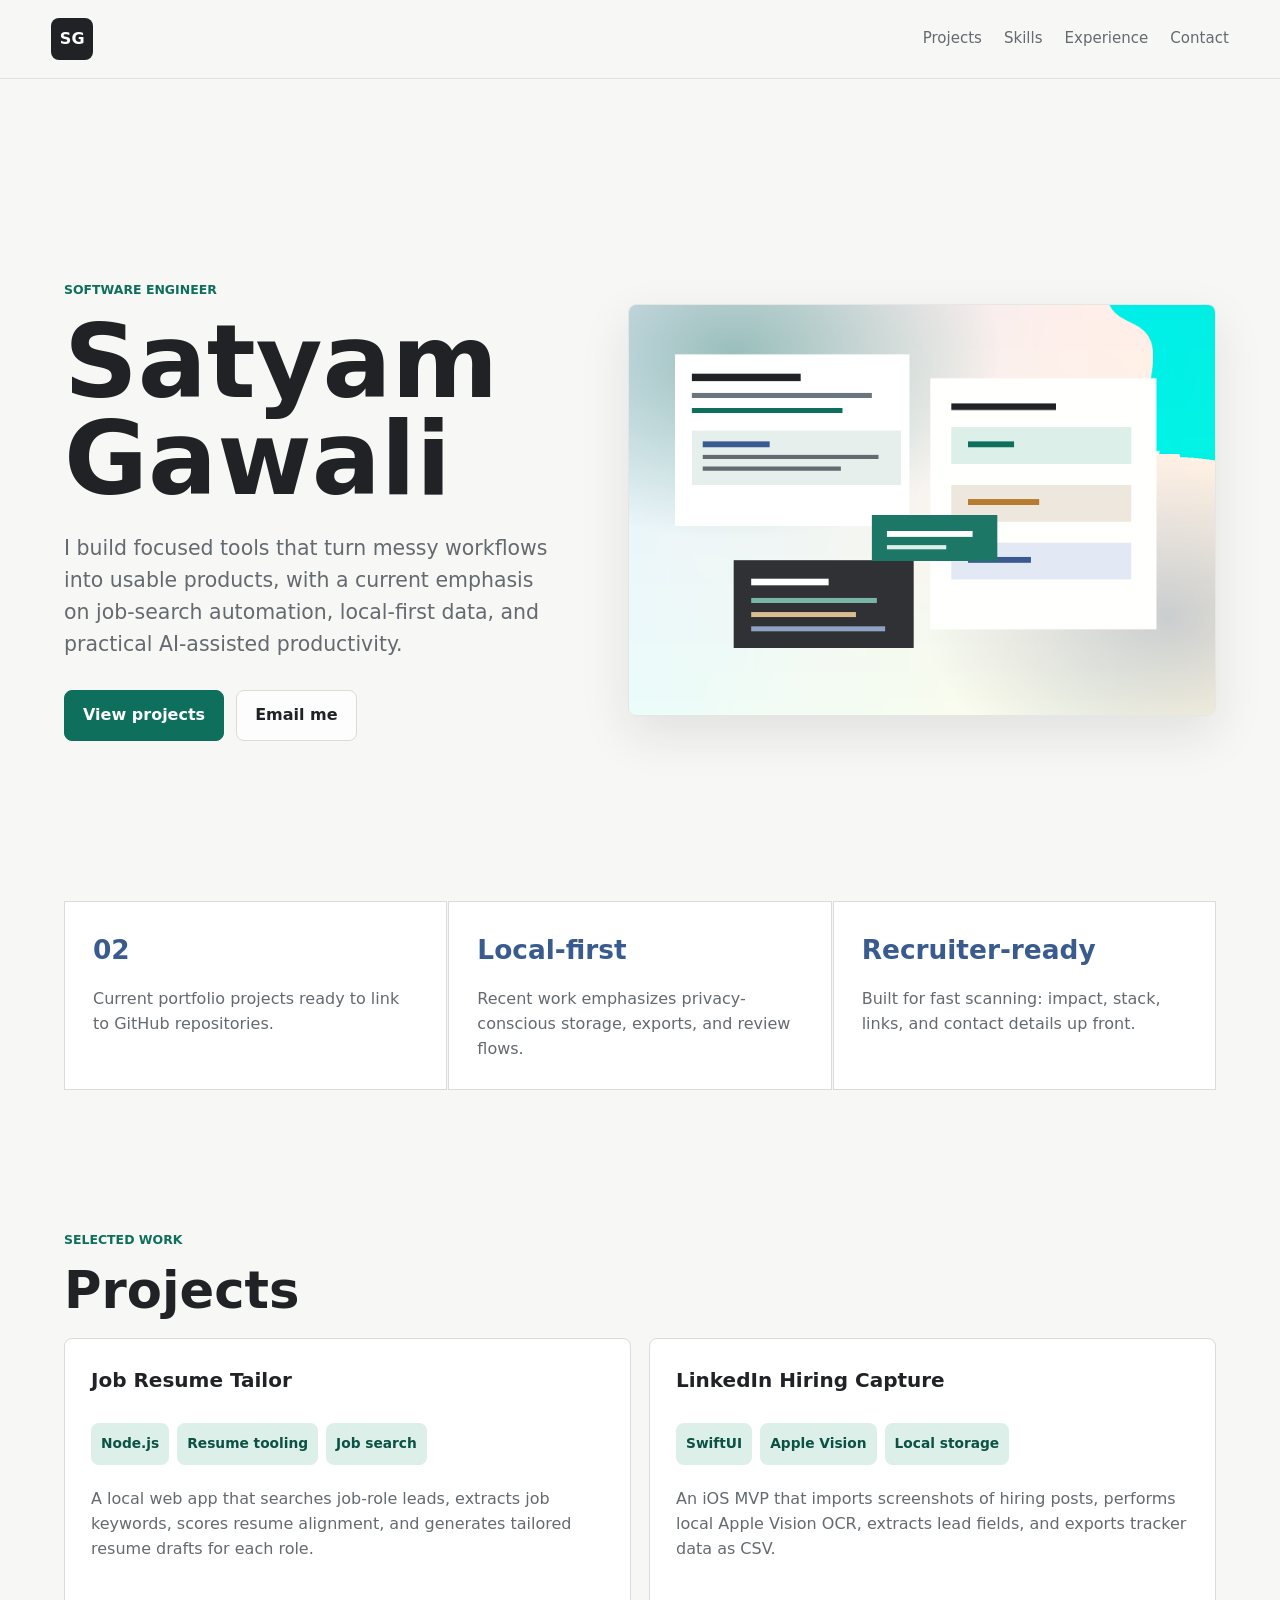
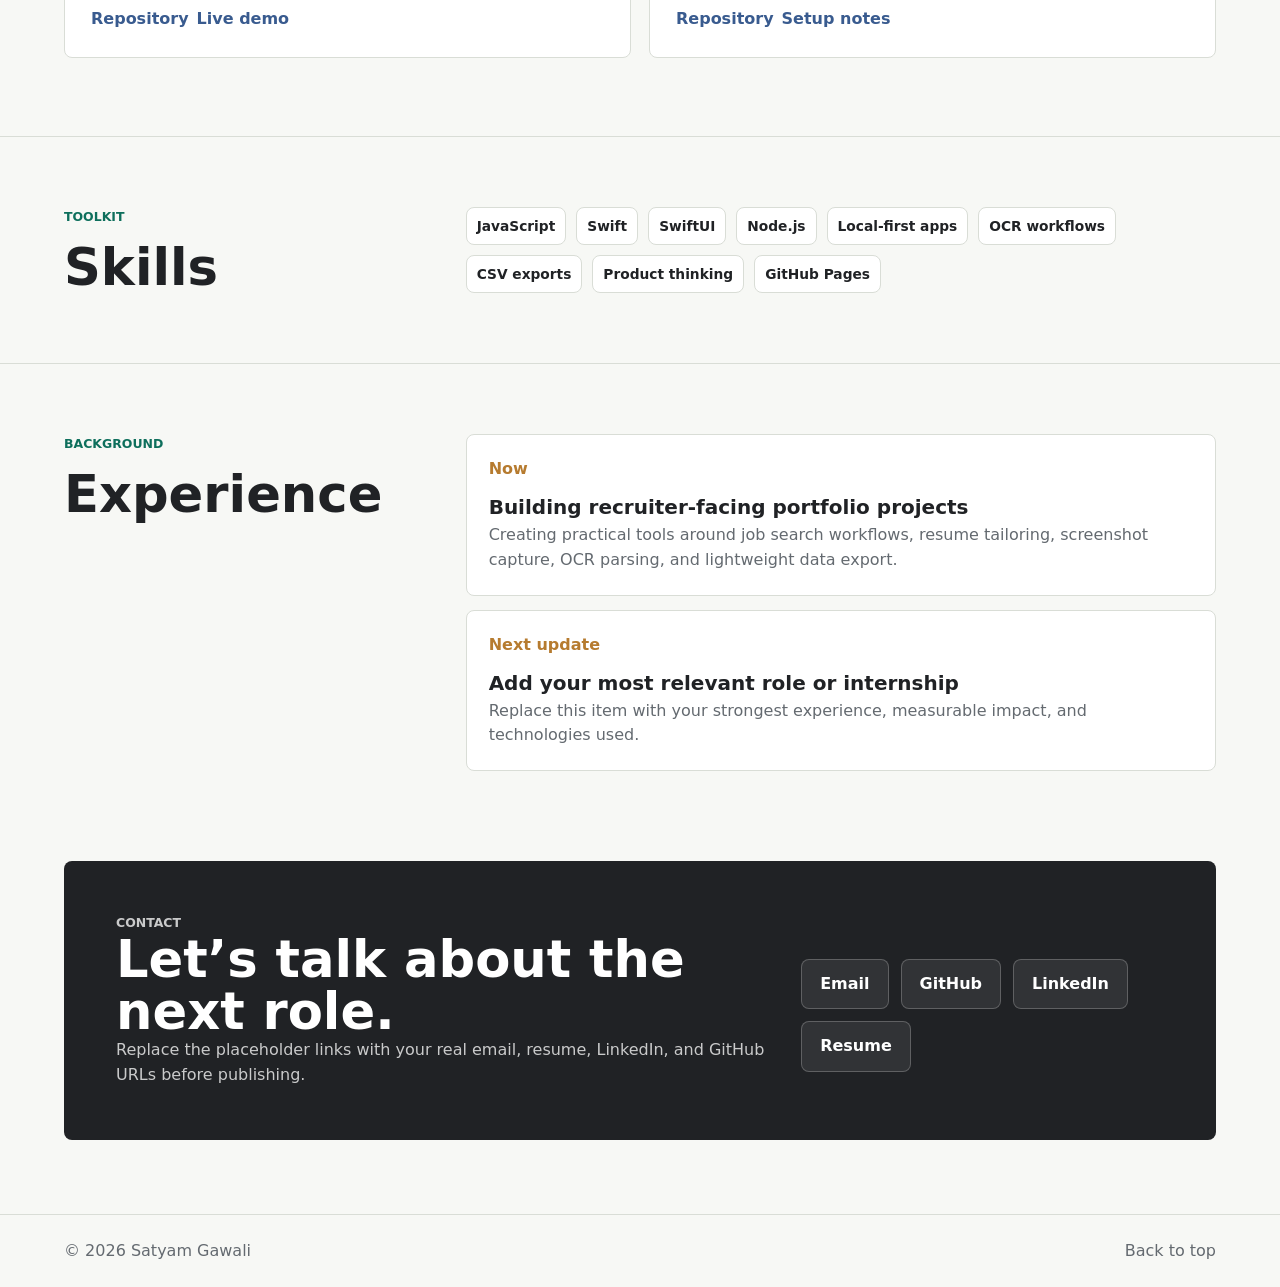
==== index.html @ 4dc335a8 "Create portfolio website scaffold" ====
<!doctype html>
<html lang="en">
  <head>
    <meta charset="utf-8" />
    <meta name="viewport" content="width=device-width, initial-scale=1" />
    <meta
      name="description"
      content="Satyam Gawali's portfolio: software projects, engineering experience, and contact information."
    />
    <meta property="og:title" content="Satyam Gawali | Portfolio" />
    <meta
      property="og:description"
      content="A recruiter-friendly portfolio of practical software projects and engineering work."
    />
    <meta property="og:type" content="website" />
    <title>Satyam Gawali | Portfolio</title>
    <link rel="preload" href="assets/hero-workspace.png" as="image" />
    <link rel="stylesheet" href="styles.css" />
  </head>
  <body>
    <header class="site-header">
      <a class="brand" href="#top" aria-label="Satyam Gawali home">SG</a>
      <nav class="site-nav" aria-label="Primary navigation">
        <a href="#projects">Projects</a>
        <a href="#skills">Skills</a>
        <a href="#experience">Experience</a>
        <a href="#contact">Contact</a>
      </nav>
    </header>

    <main id="top">
      <section class="hero">
        <div class="hero-copy">
          <p class="eyebrow">Software engineer</p>
          <h1>Satyam Gawali</h1>
          <p class="hero-text">
            I build focused tools that turn messy workflows into usable products,
            with a current emphasis on job-search automation, local-first data,
            and practical AI-assisted productivity.
          </p>
          <div class="hero-actions" aria-label="Primary actions">
            <a class="button primary" href="#projects">View projects</a>
            <a class="button secondary" href="mailto:your.email@example.com">Email me</a>
          </div>
        </div>
        <img
          class="hero-image"
          src="assets/hero-workspace.png"
          alt="Stylized portfolio workspace with code panes, charts, and project cards"
        />
      </section>

      <section class="section intro-grid" aria-label="Portfolio highlights">
        <article>
          <span class="metric">02</span>
          <p>Current portfolio projects ready to link to GitHub repositories.</p>
        </article>
        <article>
          <span class="metric">Local-first</span>
          <p>Recent work emphasizes privacy-conscious storage, exports, and review flows.</p>
        </article>
        <article>
          <span class="metric">Recruiter-ready</span>
          <p>Built for fast scanning: impact, stack, links, and contact details up front.</p>
        </article>
      </section>

      <section class="section section-heading" id="projects">
        <p class="eyebrow">Selected work</p>
        <h2>Projects</h2>
      </section>
      <section class="project-grid" id="project-list" aria-label="Selected projects"></section>

      <section class="section split-section" id="skills">
        <div>
          <p class="eyebrow">Toolkit</p>
          <h2>Skills</h2>
        </div>
        <div class="pill-group" id="skill-list" aria-label="Skills"></div>
      </section>

      <section class="section split-section" id="experience">
        <div>
          <p class="eyebrow">Background</p>
          <h2>Experience</h2>
        </div>
        <div class="timeline" id="experience-list"></div>
      </section>

      <section class="contact-band" id="contact">
        <div>
          <p class="eyebrow">Contact</p>
          <h2>Let’s talk about the next role.</h2>
          <p>
            Replace the placeholder links with your real email, resume, LinkedIn,
            and GitHub URLs before publishing.
          </p>
        </div>
        <div class="contact-actions" id="contact-links"></div>
      </section>
    </main>

    <footer class="site-footer">
      <span>© <span id="year"></span> Satyam Gawali</span>
      <a href="#top">Back to top</a>
    </footer>

    <script src="script.js"></script>
  </body>
</html>
---- styles.css ----
:root {
  --bg: #f7f8f5;
  --ink: #202225;
  --muted: #646a70;
  --line: #d9ddd6;
  --panel: #ffffff;
  --accent: #0e6f5c;
  --accent-strong: #0b5144;
  --accent-soft: #dcefe9;
  --gold: #b67b2f;
  --blue: #395b8f;
  --shadow: 0 18px 50px rgba(32, 34, 37, 0.1);
}

* {
  box-sizing: border-box;
}

html {
  scroll-behavior: smooth;
}

body {
  margin: 0;
  color: var(--ink);
  background: var(--bg);
  font-family:
    Inter, ui-sans-serif, system-ui, -apple-system, BlinkMacSystemFont, "Segoe UI",
    sans-serif;
  line-height: 1.55;
}

a {
  color: inherit;
  text-decoration: none;
}

.site-header {
  position: sticky;
  top: 0;
  z-index: 10;
  display: flex;
  align-items: center;
  justify-content: space-between;
  gap: 24px;
  padding: 18px clamp(18px, 4vw, 56px);
  background: rgba(247, 248, 245, 0.9);
  border-bottom: 1px solid rgba(217, 221, 214, 0.75);
  backdrop-filter: blur(16px);
}

.brand {
  display: inline-grid;
  width: 42px;
  height: 42px;
  place-items: center;
  color: #ffffff;
  background: var(--ink);
  border-radius: 8px;
  font-weight: 800;
}

.site-nav {
  display: flex;
  flex-wrap: wrap;
  justify-content: flex-end;
  gap: 8px 22px;
  color: var(--muted);
  font-size: 0.94rem;
}

.site-nav a:hover,
.site-footer a:hover {
  color: var(--accent);
}

.hero {
  display: grid;
  grid-template-columns: minmax(0, 0.92fr) minmax(320px, 1.08fr);
  align-items: center;
  gap: clamp(28px, 5vw, 72px);
  min-height: calc(100vh - 78px);
  padding: clamp(38px, 6vw, 82px) clamp(18px, 5vw, 72px) 36px;
}

.hero-copy {
  max-width: 690px;
}

.eyebrow {
  margin: 0 0 14px;
  color: var(--accent);
  font-size: 0.78rem;
  font-weight: 800;
  text-transform: uppercase;
}

h1,
h2,
h3,
p {
  overflow-wrap: anywhere;
}

h1 {
  margin: 0;
  font-size: clamp(3rem, 8vw, 7.2rem);
  line-height: 0.95;
  letter-spacing: 0;
}

h2 {
  margin: 0;
  font-size: clamp(2rem, 4vw, 3.5rem);
  line-height: 1.03;
  letter-spacing: 0;
}

h3 {
  margin: 0;
  font-size: 1.25rem;
}

.hero-text {
  max-width: 620px;
  margin: 26px 0 0;
  color: var(--muted);
  font-size: clamp(1.05rem, 2vw, 1.28rem);
}

.hero-actions,
.contact-actions {
  display: flex;
  flex-wrap: wrap;
  gap: 12px;
  margin-top: 30px;
}

.button {
  display: inline-flex;
  min-height: 46px;
  align-items: center;
  justify-content: center;
  padding: 12px 18px;
  border: 1px solid var(--line);
  border-radius: 8px;
  font-weight: 800;
}

.button.primary {
  color: #ffffff;
  background: var(--accent);
  border-color: var(--accent);
}

.button.primary:hover {
  background: var(--accent-strong);
}

.button.secondary {
  background: rgba(255, 255, 255, 0.7);
}

.button.secondary:hover {
  border-color: var(--accent);
  color: var(--accent);
}

.hero-image {
  width: 100%;
  max-height: min(690px, 74vh);
  object-fit: cover;
  border: 1px solid rgba(32, 34, 37, 0.08);
  border-radius: 8px;
  box-shadow: var(--shadow);
}

.section {
  padding: 70px clamp(18px, 5vw, 72px);
}

.intro-grid {
  display: grid;
  grid-template-columns: repeat(3, minmax(0, 1fr));
  gap: 1px;
  padding-top: 0;
}

.intro-grid article {
  min-height: 160px;
  padding: 28px;
  background: var(--panel);
  border: 1px solid var(--line);
}

.metric {
  display: block;
  margin-bottom: 16px;
  color: var(--blue);
  font-size: 1.65rem;
  font-weight: 900;
}

.intro-grid p,
.project-card p,
.timeline p,
.contact-band p {
  margin: 0;
  color: var(--muted);
}

.section-heading {
  padding-bottom: 22px;
}

.project-grid {
  display: grid;
  grid-template-columns: repeat(2, minmax(0, 1fr));
  gap: 18px;
  padding: 0 clamp(18px, 5vw, 72px) 78px;
}

.project-card {
  display: grid;
  min-height: 320px;
  padding: 26px;
  background: var(--panel);
  border: 1px solid var(--line);
  border-radius: 8px;
}

.project-card:hover {
  border-color: rgba(14, 111, 92, 0.45);
  box-shadow: 0 16px 42px rgba(32, 34, 37, 0.08);
}

.project-meta,
.project-links {
  display: flex;
  flex-wrap: wrap;
  gap: 8px;
}

.project-meta {
  margin: 18px 0 22px;
}

.tag,
.pill {
  display: inline-flex;
  align-items: center;
  min-height: 32px;
  padding: 6px 10px;
  background: var(--accent-soft);
  border-radius: 8px;
  color: var(--accent-strong);
  font-size: 0.86rem;
  font-weight: 800;
}

.project-links {
  align-self: end;
  margin-top: 28px;
}

.project-links a {
  color: var(--blue);
  font-weight: 800;
}

.project-links a:hover {
  color: var(--accent);
}

.split-section {
  display: grid;
  grid-template-columns: minmax(180px, 0.45fr) minmax(0, 1fr);
  gap: clamp(24px, 5vw, 74px);
  border-top: 1px solid var(--line);
}

.pill-group {
  display: flex;
  flex-wrap: wrap;
  gap: 10px;
}

.pill {
  background: #ffffff;
  border: 1px solid var(--line);
  color: var(--ink);
}

.timeline {
  display: grid;
  gap: 14px;
}

.timeline-item {
  padding: 22px;
  background: var(--panel);
  border: 1px solid var(--line);
  border-radius: 8px;
}

.timeline-item time {
  display: block;
  margin-bottom: 10px;
  color: var(--gold);
  font-weight: 900;
}

.contact-band {
  display: grid;
  grid-template-columns: minmax(0, 0.9fr) minmax(280px, 0.5fr);
  gap: 32px;
  align-items: center;
  margin: 20px clamp(18px, 5vw, 72px) 74px;
  padding: clamp(28px, 5vw, 52px);
  color: #ffffff;
  background: #202225;
  border-radius: 8px;
}

.contact-band .eyebrow,
.contact-band p {
  color: rgba(255, 255, 255, 0.76);
}

.contact-band .button.secondary {
  color: #ffffff;
  background: rgba(255, 255, 255, 0.08);
  border-color: rgba(255, 255, 255, 0.22);
}

.site-footer {
  display: flex;
  justify-content: space-between;
  gap: 16px;
  padding: 24px clamp(18px, 5vw, 72px);
  color: var(--muted);
  border-top: 1px solid var(--line);
}

@media (max-width: 820px) {
  .site-header,
  .site-footer {
    align-items: flex-start;
    flex-direction: column;
  }

  .hero,
  .split-section,
  .contact-band {
    grid-template-columns: 1fr;
  }

  .hero {
    min-height: auto;
  }

  .hero-image {
    max-height: 430px;
  }

  .intro-grid,
  .project-grid {
    grid-template-columns: 1fr;
  }
}

@media (max-width: 480px) {
  .button {
    width: 100%;
  }

  .intro-grid article,
  .project-card,
  .timeline-item {
    padding: 20px;
  }
}
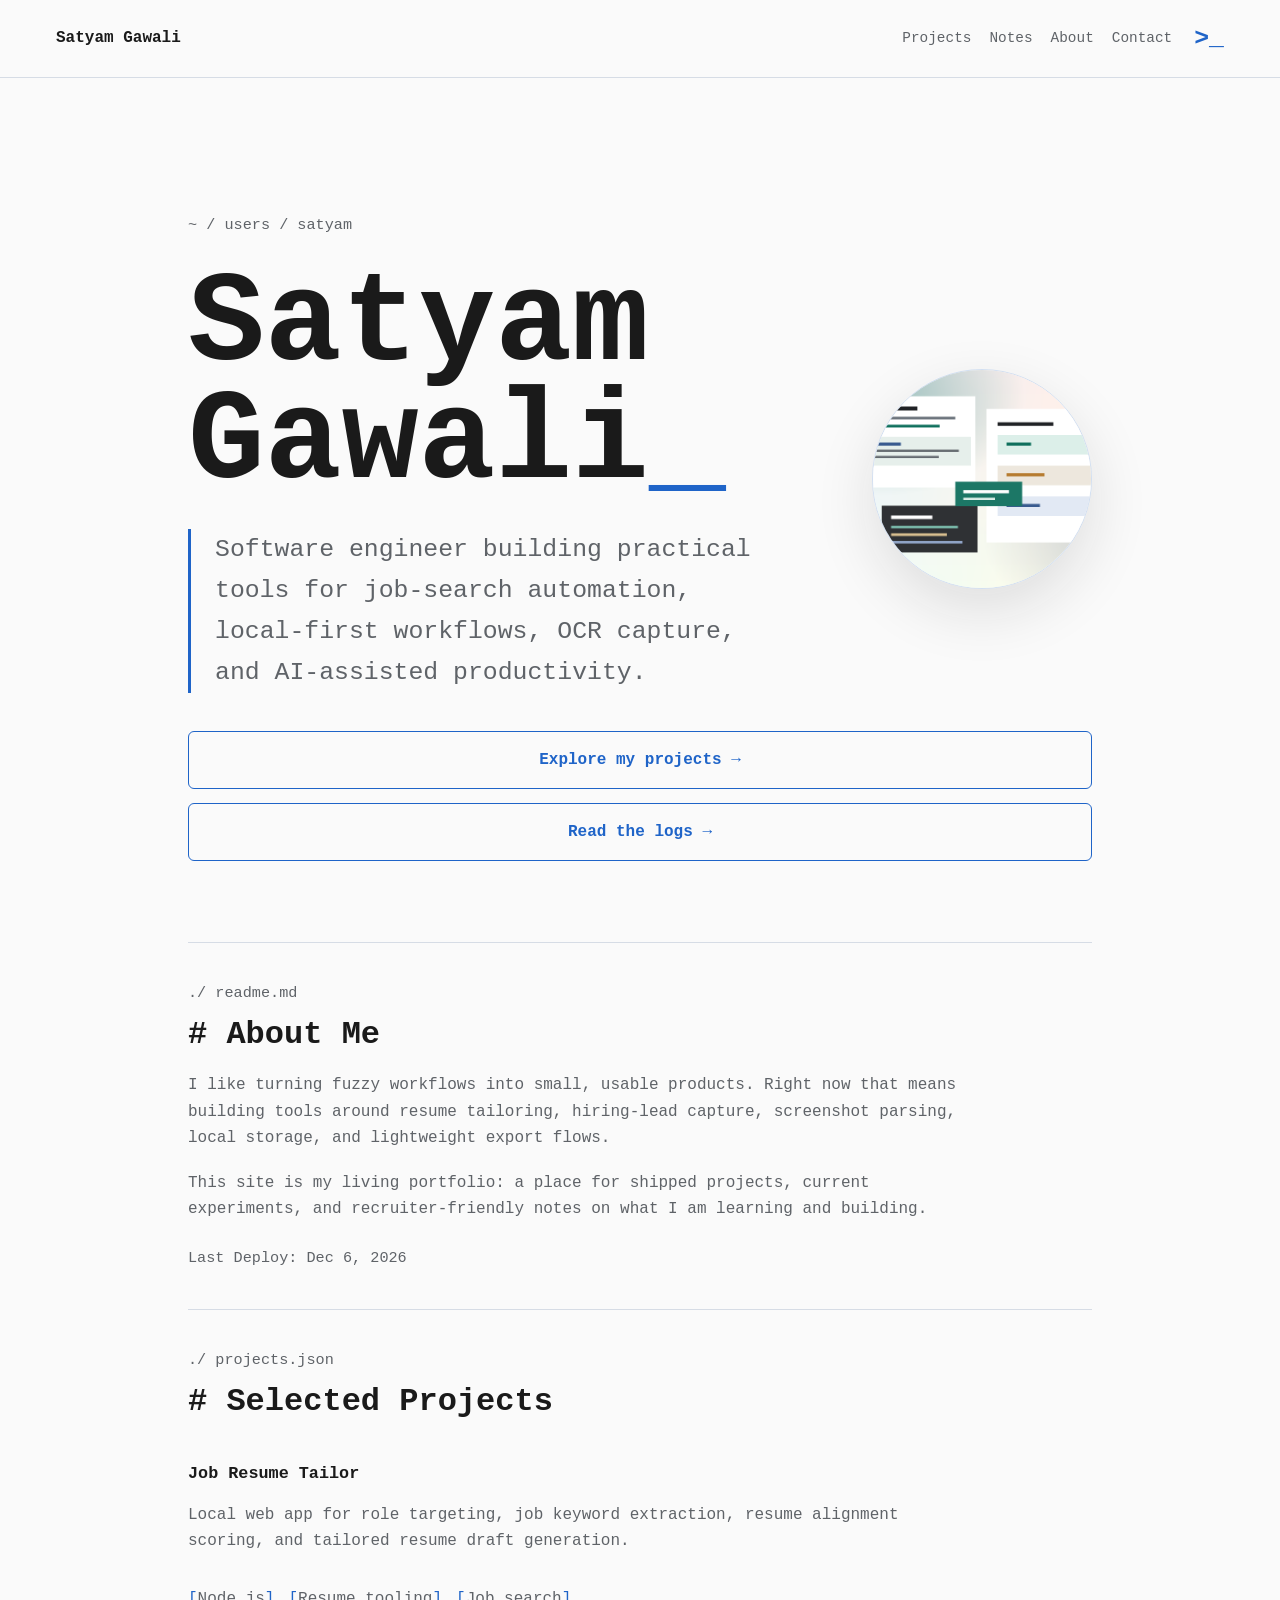
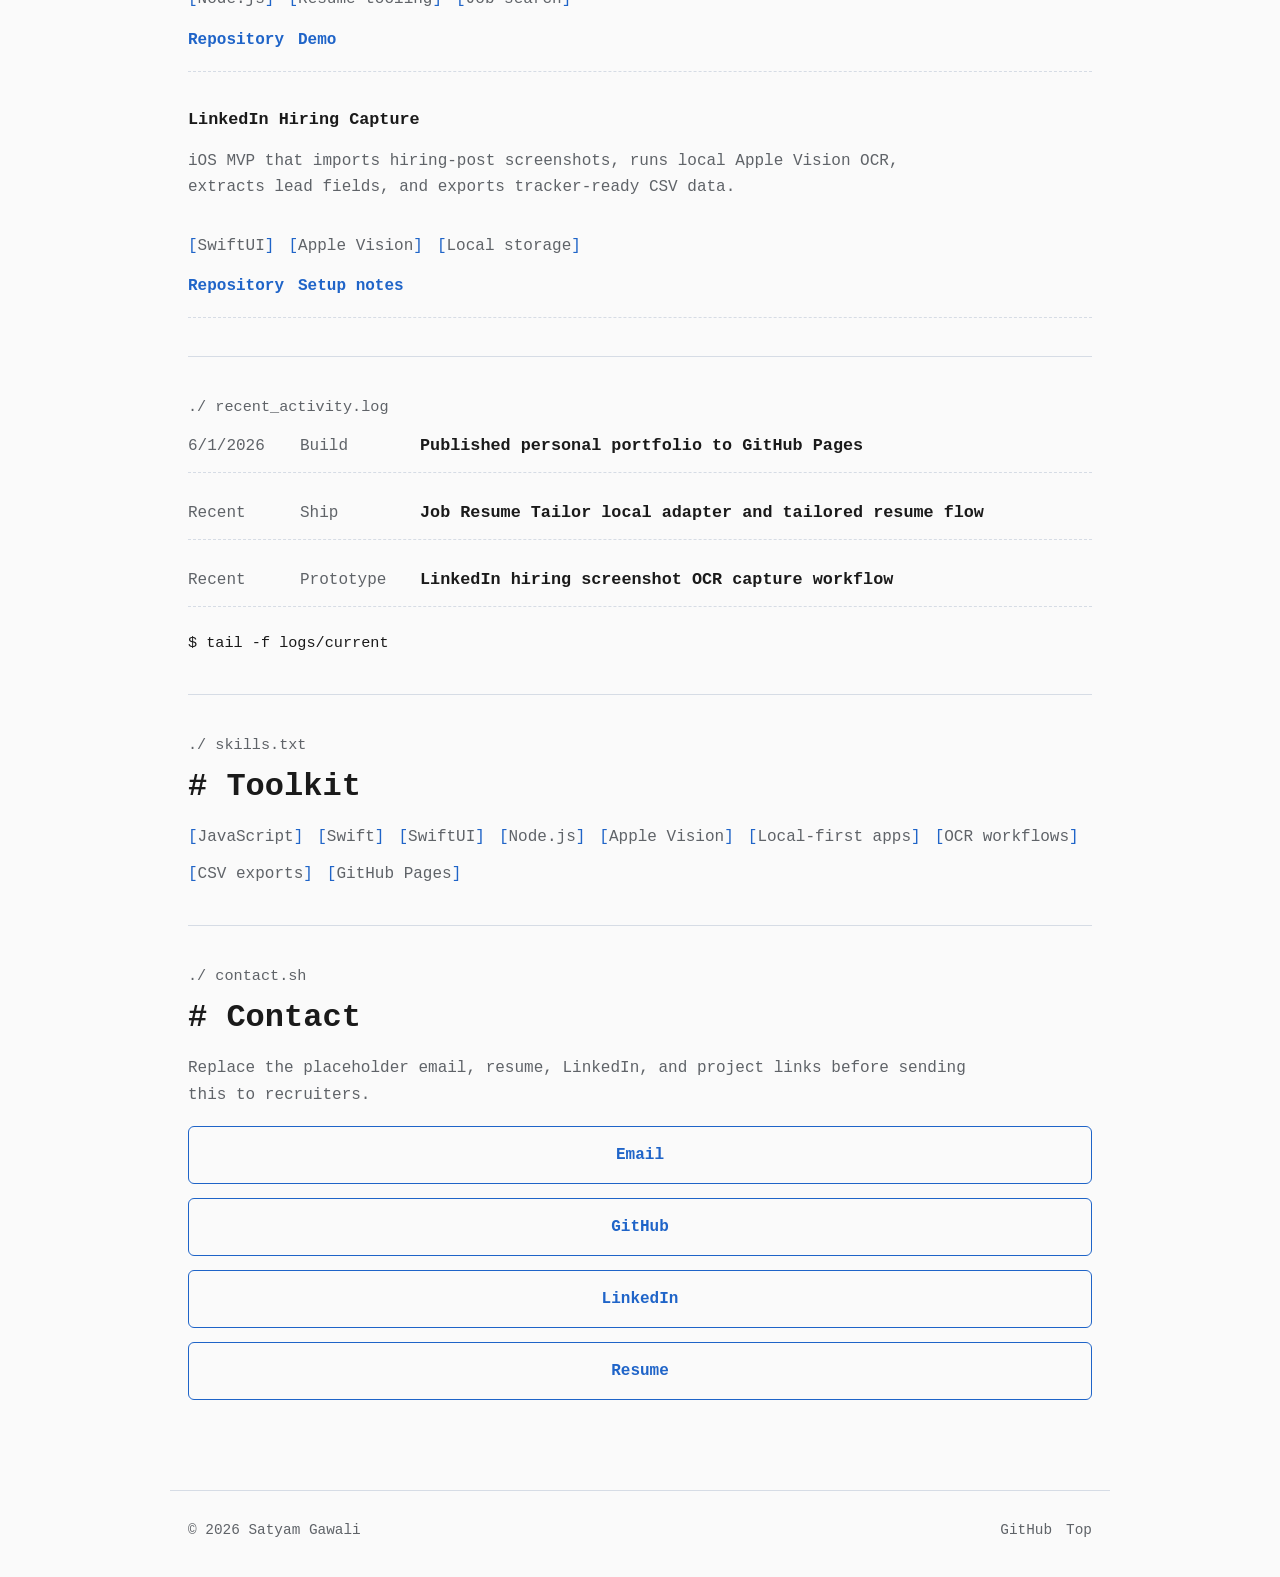
==== commit 1f839cd6: "Adopt terminal-inspired portfolio design" ====
--- a/index.html
+++ b/index.html
@@ -10,7 +10,7 @@
     <meta property="og:title" content="Satyam Gawali | Portfolio" />
     <meta
       property="og:description"
-      content="A recruiter-friendly portfolio of practical software projects and engineering work."
+      content="A terminal-inspired portfolio of practical software projects and engineering work."
     />
     <meta property="og:type" content="website" />
     <title>Satyam Gawali | Portfolio</title>
@@ -18,91 +18,91 @@
     <link rel="stylesheet" href="styles.css" />
   </head>
   <body>
+    <a class="skip-link" href="#content">Skip to content</a>
     <header class="site-header">
-      <a class="brand" href="#top" aria-label="Satyam Gawali home">SG</a>
+      <a class="wordmark" href="#top">Satyam Gawali</a>
       <nav class="site-nav" aria-label="Primary navigation">
         <a href="#projects">Projects</a>
-        <a href="#skills">Skills</a>
-        <a href="#experience">Experience</a>
+        <a href="#notes">Notes</a>
+        <a href="#about">About</a>
         <a href="#contact">Contact</a>
       </nav>
+      <span class="prompt-mark" aria-hidden="true">&gt;_</span>
     </header>
 
-    <main id="top">
-      <section class="hero">
-        <div class="hero-copy">
-          <p class="eyebrow">Software engineer</p>
-          <h1>Satyam Gawali</h1>
-          <p class="hero-text">
-            I build focused tools that turn messy workflows into usable products,
-            with a current emphasis on job-search automation, local-first data,
-            and practical AI-assisted productivity.
-          </p>
-          <div class="hero-actions" aria-label="Primary actions">
-            <a class="button primary" href="#projects">View projects</a>
-            <a class="button secondary" href="mailto:your.email@example.com">Email me</a>
+    <main id="content" class="shell">
+      <section class="hero" id="top">
+        <p class="path">~ / users / satyam</p>
+        <div class="hero-grid">
+          <div class="hero-copy">
+            <h1>Satyam<br />Gawali<span aria-hidden="true">_</span></h1>
+            <p class="terminal-lede">
+              Software engineer building practical tools for job-search automation,
+              local-first workflows, OCR capture, and AI-assisted productivity.
+            </p>
           </div>
+          <img
+            class="profile-image"
+            src="assets/hero-workspace.png"
+            alt="Stylized workspace showing code panes, charts, and project cards"
+          />
         </div>
-        <img
-          class="hero-image"
-          src="assets/hero-workspace.png"
-          alt="Stylized portfolio workspace with code panes, charts, and project cards"
-        />
+        <div class="hero-actions" aria-label="Primary actions">
+          <a class="terminal-button" href="#projects">Explore my projects →</a>
+          <a class="terminal-button" href="#notes">Read the logs →</a>
+        </div>
       </section>
 
-      <section class="section intro-grid" aria-label="Portfolio highlights">
-        <article>
-          <span class="metric">02</span>
-          <p>Current portfolio projects ready to link to GitHub repositories.</p>
-        </article>
-        <article>
-          <span class="metric">Local-first</span>
-          <p>Recent work emphasizes privacy-conscious storage, exports, and review flows.</p>
-        </article>
-        <article>
-          <span class="metric">Recruiter-ready</span>
-          <p>Built for fast scanning: impact, stack, links, and contact details up front.</p>
-        </article>
+      <section class="file-section" id="about">
+        <p class="file-label">./ readme.md</p>
+        <h2># About Me</h2>
+        <p>
+          I like turning fuzzy workflows into small, usable products. Right now
+          that means building tools around resume tailoring, hiring-lead capture,
+          screenshot parsing, local storage, and lightweight export flows.
+        </p>
+        <p>
+          This site is my living portfolio: a place for shipped projects, current
+          experiments, and recruiter-friendly notes on what I am learning and building.
+        </p>
+        <p class="deploy-stamp" id="deploy-stamp"></p>
       </section>
 
-      <section class="section section-heading" id="projects">
-        <p class="eyebrow">Selected work</p>
-        <h2>Projects</h2>
-      </section>
-      <section class="project-grid" id="project-list" aria-label="Selected projects"></section>
-
-      <section class="section split-section" id="skills">
-        <div>
-          <p class="eyebrow">Toolkit</p>
-          <h2>Skills</h2>
-        </div>
-        <div class="pill-group" id="skill-list" aria-label="Skills"></div>
+      <section class="file-section" id="projects">
+        <p class="file-label">./ projects.json</p>
+        <h2># Selected Projects</h2>
+        <div class="project-list" id="project-list" aria-label="Selected projects"></div>
       </section>
 
-      <section class="section split-section" id="experience">
-        <div>
-          <p class="eyebrow">Background</p>
-          <h2>Experience</h2>
-        </div>
-        <div class="timeline" id="experience-list"></div>
+      <section class="file-section" id="notes">
+        <p class="file-label">./ recent_activity.log</p>
+        <div class="activity-list" id="activity-list"></div>
+        <p class="tail-line">$ tail -f logs/current</p>
       </section>
 
-      <section class="contact-band" id="contact">
-        <div>
-          <p class="eyebrow">Contact</p>
-          <h2>Let’s talk about the next role.</h2>
-          <p>
-            Replace the placeholder links with your real email, resume, LinkedIn,
-            and GitHub URLs before publishing.
-          </p>
-        </div>
+      <section class="file-section" id="skills">
+        <p class="file-label">./ skills.txt</p>
+        <h2># Toolkit</h2>
+        <div class="skill-list" id="skill-list" aria-label="Skills"></div>
+      </section>
+
+      <section class="file-section contact-section" id="contact">
+        <p class="file-label">./ contact.sh</p>
+        <h2># Contact</h2>
+        <p>
+          Replace the placeholder email, resume, LinkedIn, and project links before
+          sending this to recruiters.
+        </p>
         <div class="contact-actions" id="contact-links"></div>
       </section>
     </main>
 
     <footer class="site-footer">
       <span>© <span id="year"></span> Satyam Gawali</span>
-      <a href="#top">Back to top</a>
+      <div>
+        <a href="https://github.com/satyamg1" target="_blank" rel="noreferrer">GitHub</a>
+        <a href="#top">Top</a>
+      </div>
     </footer>
 
     <script src="script.js"></script>
--- a/styles.css
+++ b/styles.css
@@ -1,15 +1,12 @@
 :root {
-  --bg: #f7f8f5;
-  --ink: #202225;
-  --muted: #646a70;
-  --line: #d9ddd6;
+  --bg: #fafafa;
+  --ink: #1a1a1a;
+  --muted: #5f6368;
+  --line: #d6dce5;
+  --blue: #1f64c8;
+  --blue-soft: #e8f0fe;
   --panel: #ffffff;
-  --accent: #0e6f5c;
-  --accent-strong: #0b5144;
-  --accent-soft: #dcefe9;
-  --gold: #b67b2f;
-  --blue: #395b8f;
-  --shadow: 0 18px 50px rgba(32, 34, 37, 0.1);
+  --shadow: 0 22px 60px rgba(26, 26, 26, 0.12);
 }
 
 * {
@@ -25,74 +22,95 @@
   color: var(--ink);
   background: var(--bg);
   font-family:
-    Inter, ui-sans-serif, system-ui, -apple-system, BlinkMacSystemFont, "Segoe UI",
-    sans-serif;
-  line-height: 1.55;
+    "IBM Plex Mono", "SFMono-Regular", Consolas, "Liberation Mono", Menlo,
+    monospace;
+  line-height: 1.65;
 }
 
 a {
   color: inherit;
   text-decoration: none;
+}
+
+.skip-link {
+  position: absolute;
+  left: 16px;
+  top: -60px;
+  padding: 8px 12px;
+  background: var(--ink);
+  color: #ffffff;
+  z-index: 100;
+}
+
+.skip-link:focus {
+  top: 12px;
 }
 
 .site-header {
   position: sticky;
   top: 0;
   z-index: 10;
-  display: flex;
+  display: grid;
+  grid-template-columns: 1fr auto auto;
   align-items: center;
-  justify-content: space-between;
-  gap: 24px;
-  padding: 18px clamp(18px, 4vw, 56px);
-  background: rgba(247, 248, 245, 0.9);
-  border-bottom: 1px solid rgba(217, 221, 214, 0.75);
-  backdrop-filter: blur(16px);
-}
-
-.brand {
-  display: inline-grid;
-  width: 42px;
-  height: 42px;
-  place-items: center;
-  color: #ffffff;
-  background: var(--ink);
-  border-radius: 8px;
-  font-weight: 800;
+  gap: 22px;
+  padding: 18px clamp(16px, 5vw, 56px);
+  background: rgba(250, 250, 250, 0.94);
+  border-bottom: 1px solid var(--line);
+  backdrop-filter: blur(14px);
+}
+
+.wordmark {
+  font-weight: 700;
 }
 
 .site-nav {
   display: flex;
-  flex-wrap: wrap;
-  justify-content: flex-end;
-  gap: 8px 22px;
-  color: var(--muted);
-  font-size: 0.94rem;
+  gap: 18px;
+  color: var(--muted);
+  font-size: 0.9rem;
 }
 
 .site-nav a:hover,
 .site-footer a:hover {
-  color: var(--accent);
+  color: var(--blue);
+}
+
+.prompt-mark {
+  color: var(--blue);
+  font-size: 1.55rem;
+  font-weight: 800;
+  letter-spacing: 0;
+}
+
+.shell {
+  width: min(100%, 940px);
+  margin: 0 auto;
+  padding: 54px 18px 72px;
 }
 
 .hero {
-  display: grid;
-  grid-template-columns: minmax(0, 0.92fr) minmax(320px, 1.08fr);
+  min-height: calc(100vh - 90px);
+  display: flex;
+  flex-direction: column;
+  justify-content: center;
+  gap: 28px;
+}
+
+.path,
+.file-label,
+.tail-line,
+.deploy-stamp {
+  margin: 0;
+  color: var(--muted);
+  font-size: 0.95rem;
+}
+
+.hero-grid {
+  display: grid;
+  grid-template-columns: minmax(0, 1fr) 220px;
   align-items: center;
-  gap: clamp(28px, 5vw, 72px);
-  min-height: calc(100vh - 78px);
-  padding: clamp(38px, 6vw, 82px) clamp(18px, 5vw, 72px) 36px;
-}
-
-.hero-copy {
-  max-width: 690px;
-}
-
-.eyebrow {
-  margin: 0 0 14px;
-  color: var(--accent);
-  font-size: 0.78rem;
-  font-weight: 800;
-  text-transform: uppercase;
+  gap: clamp(32px, 8vw, 96px);
 }
 
 h1,
@@ -104,279 +122,228 @@
 
 h1 {
   margin: 0;
-  font-size: clamp(3rem, 8vw, 7.2rem);
-  line-height: 0.95;
+  font-size: clamp(4.2rem, 12vw, 8rem);
+  line-height: 0.92;
   letter-spacing: 0;
 }
 
-h2 {
-  margin: 0;
-  font-size: clamp(2rem, 4vw, 3.5rem);
-  line-height: 1.03;
-  letter-spacing: 0;
-}
-
-h3 {
-  margin: 0;
-  font-size: 1.25rem;
-}
-
-.hero-text {
-  max-width: 620px;
-  margin: 26px 0 0;
-  color: var(--muted);
-  font-size: clamp(1.05rem, 2vw, 1.28rem);
+h1 span {
+  color: var(--blue);
+}
+
+.terminal-lede {
+  max-width: 700px;
+  margin: 28px 0 0;
+  padding-left: 24px;
+  color: var(--muted);
+  border-left: 3px solid var(--blue);
+  font-size: clamp(1.15rem, 2.5vw, 1.55rem);
+}
+
+.profile-image {
+  width: 220px;
+  height: 220px;
+  object-fit: cover;
+  border: 1px solid rgba(31, 100, 200, 0.18);
+  border-radius: 50%;
+  box-shadow: var(--shadow);
 }
 
 .hero-actions,
 .contact-actions {
-  display: flex;
-  flex-wrap: wrap;
-  gap: 12px;
-  margin-top: 30px;
-}
-
-.button {
-  display: inline-flex;
-  min-height: 46px;
+  display: grid;
+  gap: 14px;
+  margin-top: 10px;
+}
+
+.terminal-button {
+  display: flex;
+  min-height: 58px;
   align-items: center;
   justify-content: center;
-  padding: 12px 18px;
-  border: 1px solid var(--line);
-  border-radius: 8px;
-  font-weight: 800;
-}
-
-.button.primary {
-  color: #ffffff;
-  background: var(--accent);
-  border-color: var(--accent);
-}
-
-.button.primary:hover {
-  background: var(--accent-strong);
-}
-
-.button.secondary {
-  background: rgba(255, 255, 255, 0.7);
-}
-
-.button.secondary:hover {
-  border-color: var(--accent);
-  color: var(--accent);
-}
-
-.hero-image {
-  width: 100%;
-  max-height: min(690px, 74vh);
-  object-fit: cover;
-  border: 1px solid rgba(32, 34, 37, 0.08);
-  border-radius: 8px;
-  box-shadow: var(--shadow);
-}
-
-.section {
-  padding: 70px clamp(18px, 5vw, 72px);
-}
-
-.intro-grid {
-  display: grid;
-  grid-template-columns: repeat(3, minmax(0, 1fr));
-  gap: 1px;
-  padding-top: 0;
-}
-
-.intro-grid article {
-  min-height: 160px;
-  padding: 28px;
-  background: var(--panel);
-  border: 1px solid var(--line);
-}
-
-.metric {
-  display: block;
-  margin-bottom: 16px;
-  color: var(--blue);
-  font-size: 1.65rem;
-  font-weight: 900;
-}
-
-.intro-grid p,
-.project-card p,
-.timeline p,
-.contact-band p {
-  margin: 0;
-  color: var(--muted);
-}
-
-.section-heading {
-  padding-bottom: 22px;
-}
-
-.project-grid {
-  display: grid;
-  grid-template-columns: repeat(2, minmax(0, 1fr));
+  padding: 13px 18px;
+  color: var(--blue);
+  border: 1px solid var(--blue);
+  border-radius: 6px;
+  font-weight: 700;
+}
+
+.terminal-button:hover {
+  background: var(--blue-soft);
+}
+
+.file-section {
+  padding: 38px 0;
+  border-top: 1px solid var(--line);
+}
+
+.file-section h2 {
+  margin: 10px 0 18px;
+  font-size: clamp(1.35rem, 3.4vw, 2rem);
+  line-height: 1.2;
+  letter-spacing: 0;
+}
+
+.file-section p:not(.file-label, .tail-line, .deploy-stamp) {
+  max-width: 780px;
+  margin: 0 0 18px;
+  color: var(--muted);
+}
+
+.deploy-stamp {
+  margin-top: 24px;
+}
+
+.project-list,
+.activity-list {
+  display: grid;
+  gap: 14px;
+}
+
+.project-card {
+  display: grid;
+  gap: 14px;
+  padding: 20px 0 18px;
+  border-bottom: 1px dashed var(--line);
+}
+
+.project-card h3,
+.activity-item h3 {
+  margin: 0;
+  font-size: 1.05rem;
+}
+
+.project-card p {
+  margin: 0;
+}
+
+.project-meta,
+.project-links,
+.skill-list,
+.site-footer div {
+  display: flex;
+  flex-wrap: wrap;
+  gap: 10px 14px;
+}
+
+.tag,
+.skill {
+  color: var(--muted);
+}
+
+.tag::before,
+.skill::before {
+  content: "[";
+  color: var(--blue);
+}
+
+.tag::after,
+.skill::after {
+  content: "]";
+  color: var(--blue);
+}
+
+.project-links a,
+.contact-actions a {
+  color: var(--blue);
+  font-weight: 700;
+}
+
+.project-links a:hover,
+.contact-actions a:hover {
+  text-decoration: underline;
+}
+
+.activity-item {
+  display: grid;
+  grid-template-columns: 96px 104px minmax(0, 1fr);
+  gap: 16px;
+  align-items: baseline;
+  padding: 12px 0;
+  border-bottom: 1px dashed var(--line);
+}
+
+.activity-date,
+.activity-type {
+  color: var(--muted);
+}
+
+.activity-type {
+  text-transform: capitalize;
+}
+
+.tail-line {
+  margin-top: 24px;
+  color: var(--ink);
+}
+
+.skill-list {
+  margin-top: 14px;
+}
+
+.contact-section {
+  padding-bottom: 18px;
+}
+
+.site-footer {
+  display: flex;
+  justify-content: space-between;
   gap: 18px;
-  padding: 0 clamp(18px, 5vw, 72px) 78px;
-}
-
-.project-card {
-  display: grid;
-  min-height: 320px;
-  padding: 26px;
-  background: var(--panel);
-  border: 1px solid var(--line);
-  border-radius: 8px;
-}
-
-.project-card:hover {
-  border-color: rgba(14, 111, 92, 0.45);
-  box-shadow: 0 16px 42px rgba(32, 34, 37, 0.08);
-}
-
-.project-meta,
-.project-links {
-  display: flex;
-  flex-wrap: wrap;
-  gap: 8px;
-}
-
-.project-meta {
-  margin: 18px 0 22px;
-}
-
-.tag,
-.pill {
-  display: inline-flex;
-  align-items: center;
-  min-height: 32px;
-  padding: 6px 10px;
-  background: var(--accent-soft);
-  border-radius: 8px;
-  color: var(--accent-strong);
-  font-size: 0.86rem;
-  font-weight: 800;
-}
-
-.project-links {
-  align-self: end;
-  margin-top: 28px;
-}
-
-.project-links a {
-  color: var(--blue);
-  font-weight: 800;
-}
-
-.project-links a:hover {
-  color: var(--accent);
-}
-
-.split-section {
-  display: grid;
-  grid-template-columns: minmax(180px, 0.45fr) minmax(0, 1fr);
-  gap: clamp(24px, 5vw, 74px);
+  width: min(100%, 940px);
+  margin: 0 auto;
+  padding: 28px 18px 34px;
+  color: var(--muted);
   border-top: 1px solid var(--line);
-}
-
-.pill-group {
-  display: flex;
-  flex-wrap: wrap;
-  gap: 10px;
-}
-
-.pill {
-  background: #ffffff;
-  border: 1px solid var(--line);
-  color: var(--ink);
-}
-
-.timeline {
-  display: grid;
-  gap: 14px;
-}
-
-.timeline-item {
-  padding: 22px;
-  background: var(--panel);
-  border: 1px solid var(--line);
-  border-radius: 8px;
-}
-
-.timeline-item time {
-  display: block;
-  margin-bottom: 10px;
-  color: var(--gold);
-  font-weight: 900;
-}
-
-.contact-band {
-  display: grid;
-  grid-template-columns: minmax(0, 0.9fr) minmax(280px, 0.5fr);
-  gap: 32px;
-  align-items: center;
-  margin: 20px clamp(18px, 5vw, 72px) 74px;
-  padding: clamp(28px, 5vw, 52px);
-  color: #ffffff;
-  background: #202225;
-  border-radius: 8px;
-}
-
-.contact-band .eyebrow,
-.contact-band p {
-  color: rgba(255, 255, 255, 0.76);
-}
-
-.contact-band .button.secondary {
-  color: #ffffff;
-  background: rgba(255, 255, 255, 0.08);
-  border-color: rgba(255, 255, 255, 0.22);
-}
-
-.site-footer {
-  display: flex;
-  justify-content: space-between;
-  gap: 16px;
-  padding: 24px clamp(18px, 5vw, 72px);
-  color: var(--muted);
-  border-top: 1px solid var(--line);
-}
-
-@media (max-width: 820px) {
-  .site-header,
-  .site-footer {
-    align-items: flex-start;
-    flex-direction: column;
-  }
-
-  .hero,
-  .split-section,
-  .contact-band {
-    grid-template-columns: 1fr;
+  font-size: 0.9rem;
+}
+
+@media (max-width: 760px) {
+  .site-header {
+    grid-template-columns: 1fr auto;
+  }
+
+  .site-nav {
+    grid-column: 1 / -1;
+    order: 3;
+    overflow-x: auto;
+    padding-bottom: 2px;
   }
 
   .hero {
     min-height: auto;
-  }
-
-  .hero-image {
-    max-height: 430px;
-  }
-
-  .intro-grid,
-  .project-grid {
+    padding-top: 26px;
+  }
+
+  .hero-grid {
     grid-template-columns: 1fr;
   }
-}
-
-@media (max-width: 480px) {
-  .button {
-    width: 100%;
-  }
-
-  .intro-grid article,
-  .project-card,
-  .timeline-item {
-    padding: 20px;
-  }
-}
+
+  .profile-image {
+    justify-self: center;
+    width: 210px;
+    height: 210px;
+  }
+
+  .activity-item {
+    grid-template-columns: 1fr;
+    gap: 2px;
+  }
+
+  .site-footer {
+    flex-direction: column;
+  }
+}
+
+@media (max-width: 460px) {
+  .shell {
+    padding-top: 34px;
+  }
+
+  h1 {
+    font-size: clamp(3.5rem, 18vw, 4.8rem);
+  }
+
+  .terminal-button {
+    justify-content: flex-start;
+  }
+}
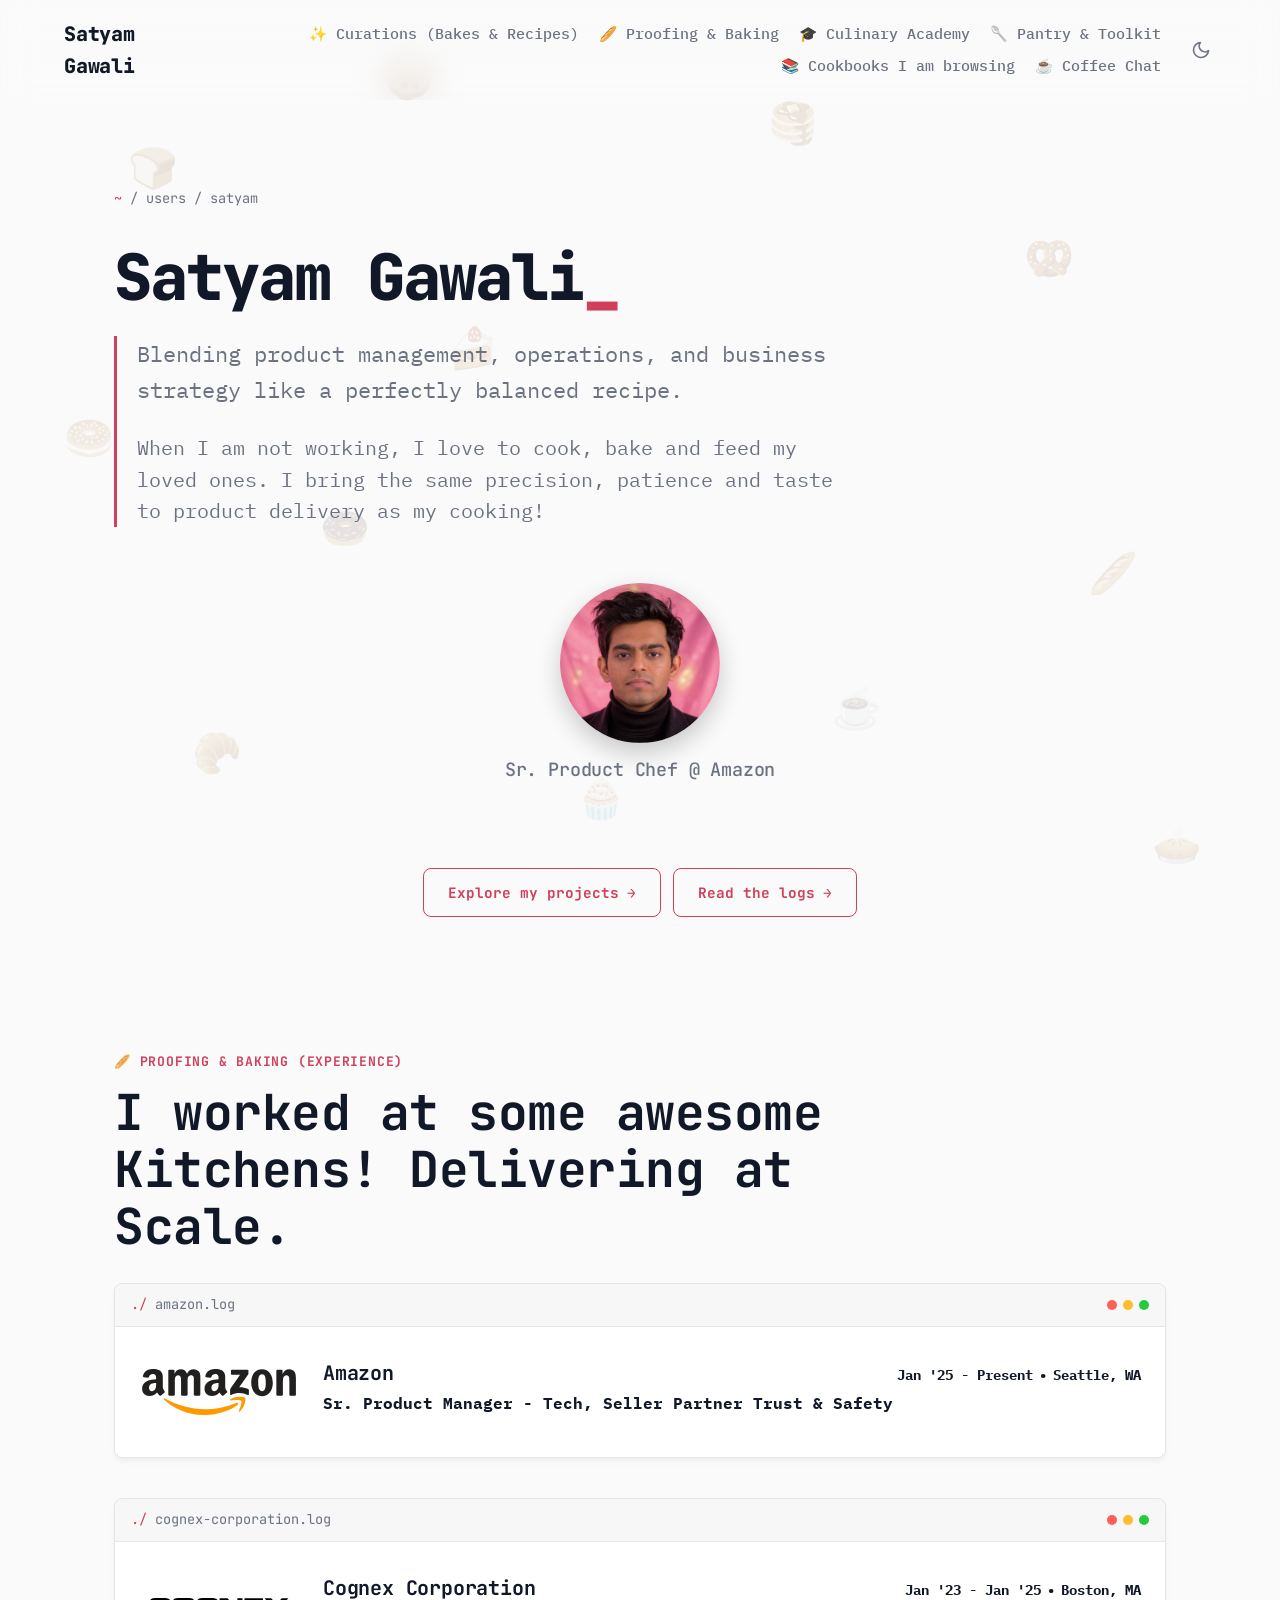
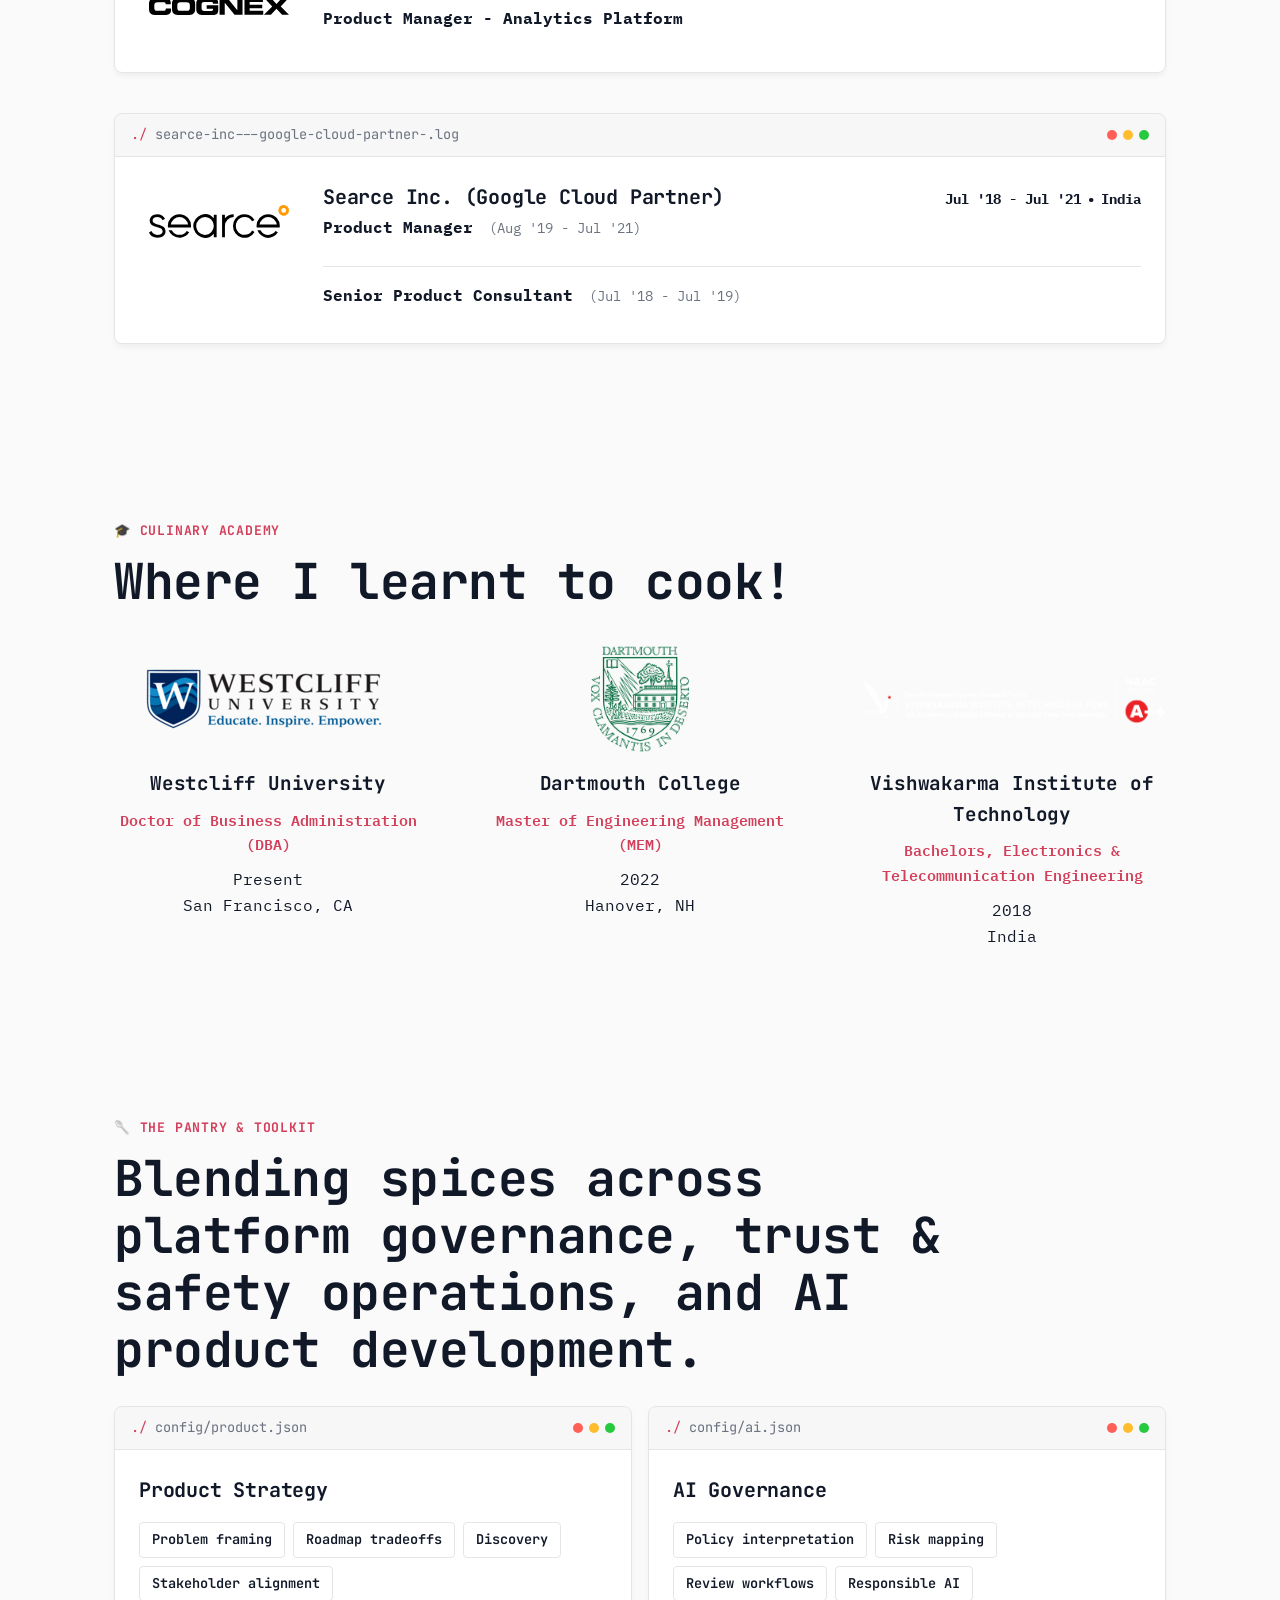
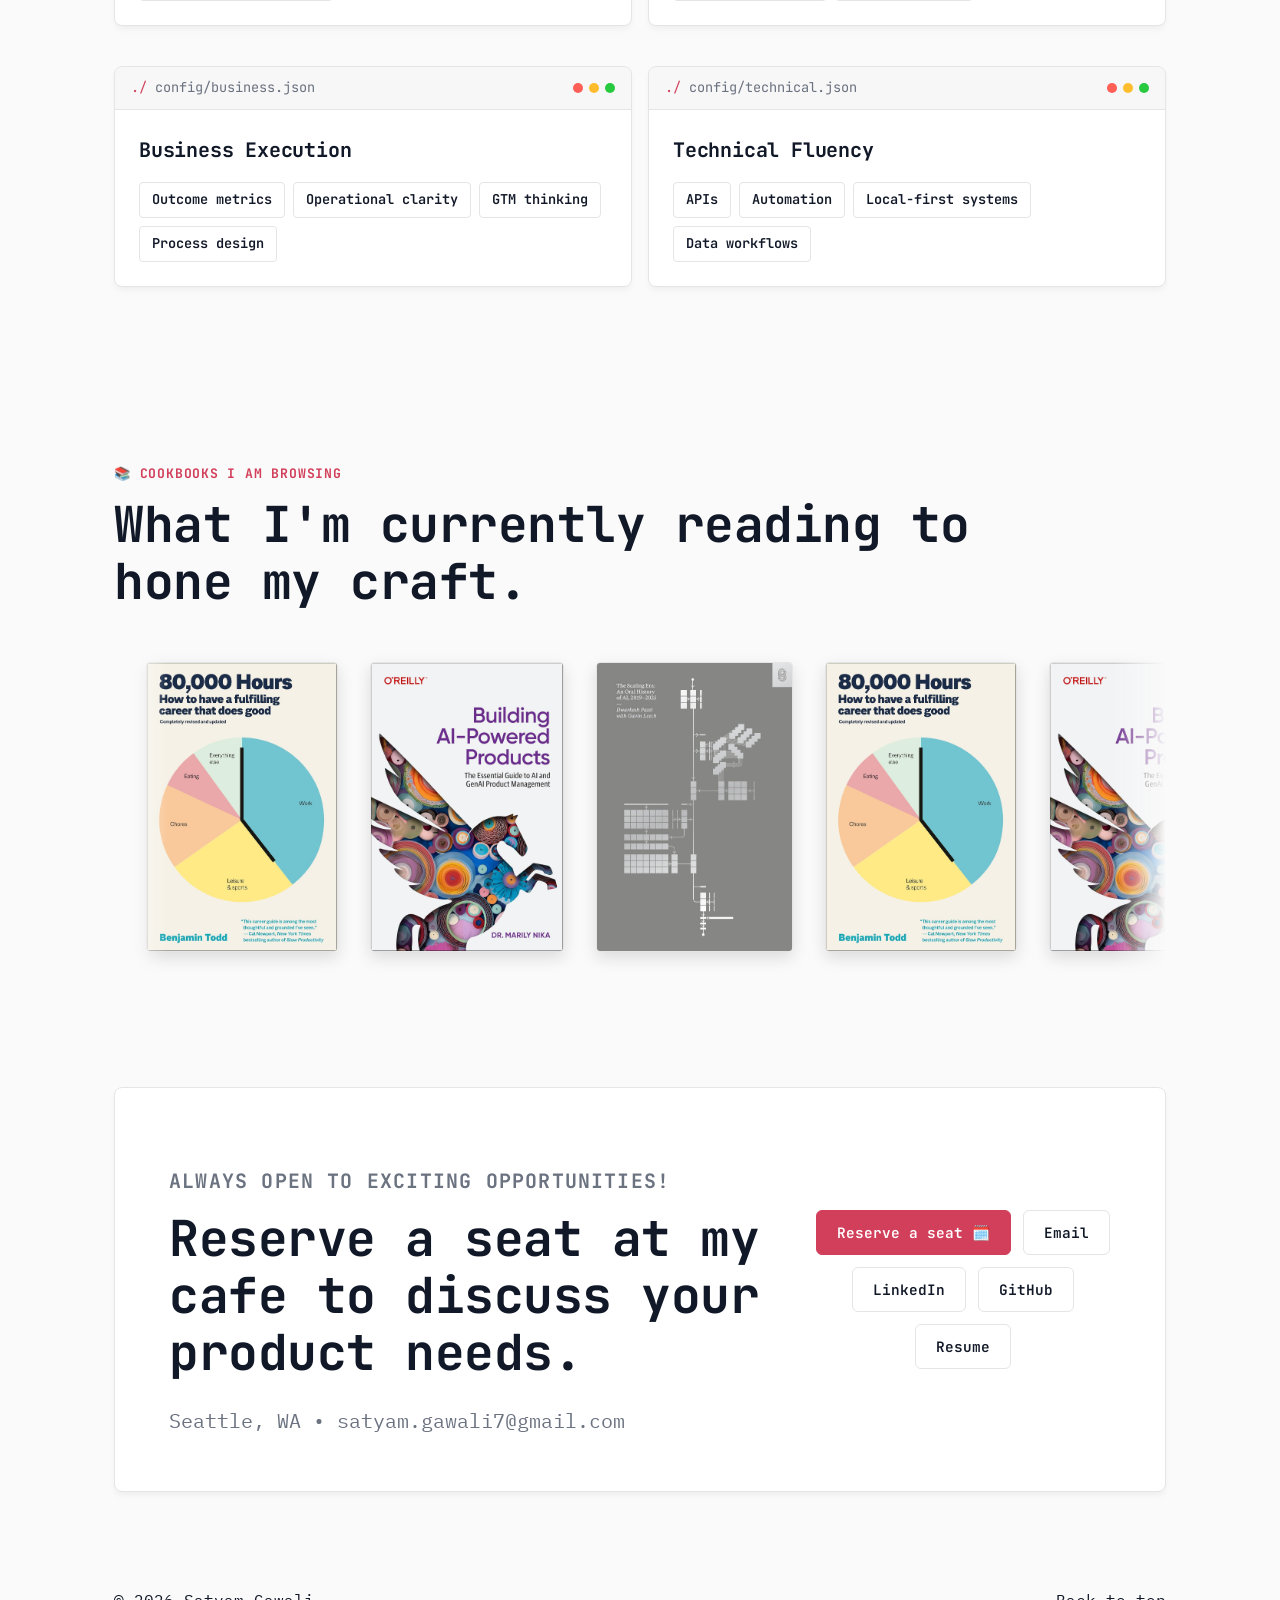
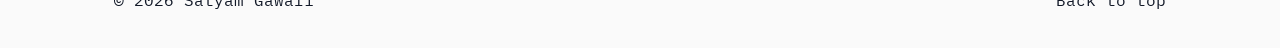
==== commit 74f0d560: "feat: UI overhaul, multi-page layout, and terminal aesthetics" ====
--- a/index.html
+++ b/index.html
@@ -1,110 +1,189 @@
 <!doctype html>
 <html lang="en">
-  <head>
-    <meta charset="utf-8" />
-    <meta name="viewport" content="width=device-width, initial-scale=1" />
-    <meta
-      name="description"
-      content="Satyam Gawali's portfolio: software projects, engineering experience, and contact information."
-    />
-    <meta property="og:title" content="Satyam Gawali | Portfolio" />
-    <meta
-      property="og:description"
-      content="A terminal-inspired portfolio of practical software projects and engineering work."
-    />
-    <meta property="og:type" content="website" />
-    <title>Satyam Gawali | Portfolio</title>
-    <link rel="preload" href="assets/hero-workspace.png" as="image" />
-    <link rel="stylesheet" href="styles.css" />
-  </head>
-  <body>
-    <a class="skip-link" href="#content">Skip to content</a>
-    <header class="site-header">
-      <a class="wordmark" href="#top">Satyam Gawali</a>
+
+<head>
+  <meta charset="utf-8" />
+  <meta name="viewport" content="width=device-width, initial-scale=1" />
+  <meta name="description"
+    content="Satyam Gawali: product management at the intersection of AI policy, governance, and business strategy." />
+  <meta property="og:title" content="Satyam Gawali | AI Product, Governance and Trust and Safety" />
+  <meta property="og:description"
+    content="A product strategy portfolio focused on AI governance, policy-aware execution, and business outcomes." />
+  <meta property="og:type" content="website" />
+  <title>Satyam Gawali | AI Product, Trust and Safety and Governance</title>
+  <script>
+    (function () {
+      let savedTheme = null;
+      try {
+        savedTheme = localStorage.getItem("theme");
+      } catch (e) {
+        // Fallback if localStorage is blocked (e.g. file:// protocol)
+      }
+      if (savedTheme === "dark" || (!savedTheme && window.matchMedia("(prefers-color-scheme: dark)").matches)) {
+        document.documentElement.setAttribute("data-theme", "dark");
+      } else {
+        document.documentElement.setAttribute("data-theme", "light");
+      }
+    })();
+  </script>
+  <link rel="preconnect" href="https://fonts.googleapis.com">
+  <link rel="preconnect" href="https://fonts.gstatic.com" crossorigin>
+  <link
+    href="https://fonts.googleapis.com/css2?family=JetBrains+Mono:wght@400;500;700;800&family=IBM+Plex+Mono:ital,wght@0,400;0,500;0,600;0,700;1,400&display=swap"
+    rel="stylesheet">
+  <link rel="preload" href="assets/satyam-gawali-linkedin.jpg" as="image" />
+  <link rel="stylesheet" href="styles.css" />
+</head>
+
+<body>
+  <div class="bg-animations" aria-hidden="true">
+    <div class="floating-icon" style="top: 15%; left: 10%; animation-delay: 0s;">🍞</div>
+    <div class="floating-icon" style="top: 60%; left: 85%; animation-delay: 1.2s;">🥖</div>
+    <div class="floating-icon" style="top: 80%; left: 15%; animation-delay: 2.5s;">🥐</div>
+    <div class="floating-icon" style="top: 25%; left: 80%; animation-delay: 0.8s;">🥨</div>
+    <div class="floating-icon" style="top: 45%; left: 5%; animation-delay: 1.8s;">🥯</div>
+    <div class="floating-icon" style="top: 10%; left: 60%; animation-delay: 2.8s;">🥞</div>
+    <div class="floating-icon" style="top: 75%; left: 65%; animation-delay: 0.5s;">☕</div>
+    <div class="floating-icon" style="top: 35%; left: 35%; animation-delay: 2.1s;">🍰</div>
+    <div class="floating-icon" style="top: 85%; left: 45%; animation-delay: 1.5s;">🧁</div>
+    <div class="floating-icon" style="top: 55%; left: 25%; animation-delay: 0.2s;">🍩</div>
+    <div class="floating-icon" style="top: 5%; left: 30%; animation-delay: 1.9s;">🍪</div>
+    <div class="floating-icon" style="top: 90%; left: 90%; animation-delay: 0.7s;">🥧</div>
+  </div>
+  <div id="scroll-progress-bar" aria-hidden="true"></div>
+  <a class="skip-link" href="#content">Skip to content</a>
+  <header class="site-header">
+    <a class="wordmark" href="#top">Satyam Gawali</a>
+    <div class="header-right">
       <nav class="site-nav" aria-label="Primary navigation">
-        <a href="#projects">Projects</a>
-        <a href="#notes">Notes</a>
-        <a href="#about">About</a>
-        <a href="#contact">Contact</a>
+        <a href="curations.html">✨ Curations (Bakes & Recipes)</a>
+        <a href="#experience" class="mobile-only">🥖 Proofing & Baking</a>
+        <a href="#education" class="mobile-only">🎓 Culinary Academy</a>
+        <a href="#capabilities" class="mobile-only">🥄 Pantry & Toolkit</a>
+        <a href="#reading" class="mobile-only">📚 Cookbooks I am browsing</a>
+        <a href="#contact" class="mobile-only">☕ Coffee Chat</a>
       </nav>
-      <span class="prompt-mark" aria-hidden="true">&gt;_</span>
-    </header>
+      <button id="theme-toggle" class="theme-toggle-btn" aria-label="Toggle dark mode" title="Toggle dark mode">
+        <svg class="sun-icon" viewBox="0 0 24 24" width="20" height="20" stroke="currentColor" stroke-width="2"
+          fill="none" stroke-linecap="round" stroke-linejoin="round">
+          <circle cx="12" cy="12" r="5"></circle>
+          <line x1="12" y1="1" x2="12" y2="3"></line>
+          <line x1="12" y1="21" x2="12" y2="23"></line>
+          <line x1="4.22" y1="4.22" x2="5.64" y2="5.64"></line>
+          <line x1="18.36" y1="18.36" x2="19.78" y2="19.78"></line>
+          <line x1="1" y1="12" x2="3" y2="12"></line>
+          <line x1="21" y1="12" x2="23" y2="12"></line>
+          <line x1="4.22" y1="19.78" x2="5.64" y2="18.36"></line>
+          <line x1="18.36" y1="5.64" x2="19.78" y2="4.22"></line>
+        </svg>
+        <svg class="moon-icon" viewBox="0 0 24 24" width="20" height="20" stroke="currentColor" stroke-width="2"
+          fill="none" stroke-linecap="round" stroke-linejoin="round">
+          <path d="M21 12.79A9 9 0 1 1 11.21 3 7 7 0 0 0 21 12.79z"></path>
+        </svg>
+      </button>
+    </div>
+  </header>
 
-    <main id="content" class="shell">
-      <section class="hero" id="top">
-        <p class="path">~ / users / satyam</p>
-        <div class="hero-grid">
-          <div class="hero-copy">
-            <h1>Satyam<br />Gawali<span aria-hidden="true">_</span></h1>
-            <p class="terminal-lede">
-              Software engineer building practical tools for job-search automation,
-              local-first workflows, OCR capture, and AI-assisted productivity.
-            </p>
-          </div>
-          <img
-            class="profile-image"
-            src="assets/hero-workspace.png"
-            alt="Stylized workspace showing code panes, charts, and project cards"
-          />
+  <main id="content">
+    <aside class="side-nav desktop-only" aria-label="Table of Contents">
+      <a href="#top" class="side-nav-title"><span class="text-accent">./</span> index.html</a>
+      <a href="#experience">🥖 Proofing & Baking</a>
+      <a href="#education">🎓 Culinary Academy</a>
+      <a href="#capabilities">🥄 Pantry & Toolkit</a>
+      <a href="#reading">📚 Cookbooks I am browsing</a>
+      <a href="#contact">☕ Coffee Chat</a>
+    </aside>
+
+    <section class="hero" id="top">
+      <div class="terminal-path"><span class="text-accent">~</span> / users / satyam</div>
+
+      <h1 class="hacker-title">Satyam Gawali<span class="cursor-blink text-accent">_</span></h1>
+
+      <div class="hero-description-block">
+        <p class="hero-tagline">
+          Blending product management, operations, and business strategy like a perfectly balanced recipe.
+        </p>
+        <p class="hero-text text-muted">
+          When I am not working, I love to cook, bake and feed my loved ones. I bring the same precision, patience and
+          taste to product delivery as my cooking!
+        </p>
+      </div>
+
+      <div class="hero-avatar">
+        <img src="assets/satyam-gawali-linkedin.jpg" alt="Satyam Gawali" class="avatar-img"
+          onerror="this.onerror=null;this.src='assets/hero-workspace.png';" />
+        <h2
+          style="font-family: 'JetBrains Mono', monospace; font-size: 1.15rem; font-weight: 500; color: var(--muted); margin: 0; text-align: center;">
+          Sr. Product Chef @ Amazon</h2>
+      </div>
+
+      <div class="hero-actions">
+        <a href="curations.html#case-studies" class="terminal-btn">Explore my projects <span
+            aria-hidden="true">&rarr;</span></a>
+        <a href="curations.html#writings" class="terminal-btn">Read the logs <span aria-hidden="true">&rarr;</span></a>
+      </div>
+    </section>
+
+    <section class="section scroll-reveal" id="experience">
+      <div class="section-heading">
+        <div class="section-label">🥖 Proofing & Baking (Experience)</div>
+        <h2>I worked at some awesome Kitchens! Delivering at Scale.</h2>
+      </div>
+      <div class="experience-list" id="experience-list"></div>
+    </section>
+
+    <section class="section education-section scroll-reveal" id="education">
+      <div class="section-heading">
+        <div class="section-label">🎓 Culinary Academy</div>
+        <h2>Where I learnt to cook!</h2>
+      </div>
+      <div class="education-grid" id="education-list"></div>
+    </section>
+    <section class="section capabilities scroll-reveal" id="capabilities">
+      <div class="section-heading">
+        <div class="section-label">🥄 The Pantry & Toolkit</div>
+        <h2>Blending spices across platform governance, trust & safety operations, and AI product development.</h2>
+      </div>
+      <div class="capability-grid" id="capability-list"></div>
+    </section>
+
+    <section class="section reading-section scroll-reveal" id="reading">
+      <div class="section-heading">
+        <div class="section-label">📚 Cookbooks I am browsing</div>
+        <h2>What I'm currently reading to hone my craft.</h2>
+      </div>
+      <div class="marquee-container">
+        <div class="marquee-content">
+          <img src="assets/book1.jpg" class="book-cover" alt="80,000 Hours">
+          <img src="assets/book2.jpg" class="book-cover" alt="Building AI-Powered Products">
+          <img src="assets/book3.jpg" class="book-cover" alt="The Scaling Era: Oral history of AI">
+          <!-- Duplicated for seamless scrolling -->
+          <img src="assets/book1.jpg" class="book-cover" alt="80,000 Hours">
+          <img src="assets/book2.jpg" class="book-cover" alt="Building AI-Powered Products">
+          <img src="assets/book3.jpg" class="book-cover" alt="The Scaling Era: Oral history of AI">
+          <img src="assets/book1.jpg" class="book-cover" alt="80,000 Hours">
+          <img src="assets/book2.jpg" class="book-cover" alt="Building AI-Powered Products">
+          <img src="assets/book3.jpg" class="book-cover" alt="The Scaling Era: Oral history of AI">
         </div>
-        <div class="hero-actions" aria-label="Primary actions">
-          <a class="terminal-button" href="#projects">Explore my projects →</a>
-          <a class="terminal-button" href="#notes">Read the logs →</a>
-        </div>
-      </section>
+      </div>
+    </section>
 
-      <section class="file-section" id="about">
-        <p class="file-label">./ readme.md</p>
-        <h2># About Me</h2>
-        <p>
-          I like turning fuzzy workflows into small, usable products. Right now
-          that means building tools around resume tailoring, hiring-lead capture,
-          screenshot parsing, local storage, and lightweight export flows.
-        </p>
-        <p>
-          This site is my living portfolio: a place for shipped projects, current
-          experiments, and recruiter-friendly notes on what I am learning and building.
-        </p>
-        <p class="deploy-stamp" id="deploy-stamp"></p>
-      </section>
+    <section class="contact-section" id="contact">
+      <div>
+        <p class="kicker">Always open to exciting opportunities!</p>
+        <h2>Reserve a seat at my cafe to discuss your product needs.</h2>
+        <p>Seattle, WA • satyam.gawali7@gmail.com</p>
+      </div>
+      <div class="contact-actions" id="contact-links"></div>
+    </section>
+  </main>
 
-      <section class="file-section" id="projects">
-        <p class="file-label">./ projects.json</p>
-        <h2># Selected Projects</h2>
-        <div class="project-list" id="project-list" aria-label="Selected projects"></div>
-      </section>
+  <footer class="site-footer">
+    <span>© <span id="year"></span> Satyam Gawali</span>
+    <a href="#top">Back to top</a>
+  </footer>
 
-      <section class="file-section" id="notes">
-        <p class="file-label">./ recent_activity.log</p>
-        <div class="activity-list" id="activity-list"></div>
-        <p class="tail-line">$ tail -f logs/current</p>
-      </section>
+  <script src="script.js"></script>
+</body>
 
-      <section class="file-section" id="skills">
-        <p class="file-label">./ skills.txt</p>
-        <h2># Toolkit</h2>
-        <div class="skill-list" id="skill-list" aria-label="Skills"></div>
-      </section>
-
-      <section class="file-section contact-section" id="contact">
-        <p class="file-label">./ contact.sh</p>
-        <h2># Contact</h2>
-        <p>
-          Replace the placeholder email, resume, LinkedIn, and project links before
-          sending this to recruiters.
-        </p>
-        <div class="contact-actions" id="contact-links"></div>
-      </section>
-    </main>
-
-    <footer class="site-footer">
-      <span>© <span id="year"></span> Satyam Gawali</span>
-      <div>
-        <a href="https://github.com/satyamg1" target="_blank" rel="noreferrer">GitHub</a>
-        <a href="#top">Top</a>
-      </div>
-    </footer>
-
-    <script src="script.js"></script>
-  </body>
-</html>
+</html>
--- a/styles.css
+++ b/styles.css
@@ -1,12 +1,71 @@
 :root {
   --bg: #fafafa;
-  --ink: #1a1a1a;
-  --muted: #5f6368;
-  --line: #d6dce5;
-  --blue: #1f64c8;
-  --blue-soft: #e8f0fe;
-  --panel: #ffffff;
-  --shadow: 0 22px 60px rgba(26, 26, 26, 0.12);
+  --surface: #ffffff;
+  --border: #e5e5e5;
+  --fg: #111827;
+  --muted: #6b7280;
+  --accent: #d23f5b;
+  --accent-dim: rgba(210, 63, 91, 0.1);
+  --shadow: 0 4px 6px -1px rgba(0, 0, 0, 0.1), 0 2px 4px -1px rgba(0, 0, 0, 0.06);
+  --glass-bg: var(--surface);
+  --glass-border: var(--border);
+}
+
+html[data-theme="dark"] {
+  --bg: #111111;
+  --surface: #1a1a1a;
+  --border: #333333;
+  --fg: #f3f4f6;
+  --muted: #9ca3af;
+  --accent: #e5607b;
+  --accent-dim: rgba(229, 96, 123, 0.15);
+  --shadow: 0 4px 6px -1px rgba(0, 0, 0, 0.5), 0 2px 4px -1px rgba(0, 0, 0, 0.3);
+  --glass-bg: var(--surface);
+  --glass-border: var(--border);
+}
+
+/* Background Animations */
+.bg-animations {
+  position: fixed;
+  top: 0;
+  left: 0;
+  width: 100%;
+  height: 100%;
+  pointer-events: none;
+  z-index: -1;
+  overflow: hidden;
+}
+
+.floating-icon {
+  position: absolute;
+  font-size: 2.5rem;
+  opacity: 0.15;
+  animation: float 6s ease-in-out infinite;
+  user-select: none;
+  filter: grayscale(0.5);
+  /* slightly muted to fit terminal theme */
+}
+
+@keyframes float {
+  0% {
+    transform: translateY(0) rotate(0deg);
+  }
+
+  33% {
+    transform: translateY(-40px) rotate(10deg);
+  }
+
+  66% {
+    transform: translateY(20px) rotate(-10deg);
+  }
+
+  100% {
+    transform: translateY(0) rotate(0deg);
+  }
+}
+
+html[data-theme="dark"] .floating-icon {
+  opacity: 0.08;
 }
 
 * {
@@ -19,12 +78,26 @@
 
 body {
   margin: 0;
-  color: var(--ink);
+  color: var(--fg);
   background: var(--bg);
-  font-family:
-    "IBM Plex Mono", "SFMono-Regular", Consolas, "Liberation Mono", Menlo,
-    monospace;
-  line-height: 1.65;
+  font-family: 'IBM Plex Mono', monospace;
+  line-height: 1.6;
+  transition: background 0.4s ease, color 0.4s ease, border-color 0.4s ease;
+}
+
+/* Clean, modern sans-serif typography for headings */
+h1,
+h2,
+h3,
+.wordmark,
+.kicker,
+.section-label {
+  font-family: 'JetBrains Mono', monospace;
+}
+
+.button,
+.filter-chip {
+  font-family: 'JetBrains Mono', monospace;
 }
 
 a {
@@ -34,83 +107,249 @@
 
 .skip-link {
   position: absolute;
-  left: 16px;
+  left: 18px;
   top: -60px;
+  z-index: 100;
   padding: 8px 12px;
+  color: var(--bg);
   background: var(--ink);
-  color: #ffffff;
-  z-index: 100;
 }
 
 .skip-link:focus {
-  top: 12px;
+  top: 14px;
 }
 
 .site-header {
   position: sticky;
   top: 0;
   z-index: 10;
-  display: grid;
-  grid-template-columns: 1fr auto auto;
-  align-items: center;
-  gap: 22px;
-  padding: 18px clamp(16px, 5vw, 56px);
-  background: rgba(250, 250, 250, 0.94);
+  display: flex;
+  align-items: center;
+  justify-content: space-between;
+  gap: 24px;
+  padding: 18px clamp(18px, 5vw, 64px);
+  background: var(--header-bg);
   border-bottom: 1px solid var(--line);
-  backdrop-filter: blur(14px);
+  backdrop-filter: blur(16px);
+  transition: background 0.4s ease, border-color 0.4s ease;
+}
+
+.header-right {
+  display: flex;
+  align-items: center;
+  gap: 24px;
+}
+
+.theme-toggle-btn {
+  background: transparent;
+  border: 1px solid var(--line);
+  color: var(--muted);
+  cursor: pointer;
+  display: flex;
+  align-items: center;
+  justify-content: center;
+  width: 40px;
+  height: 40px;
+  border-radius: 50%;
+  transition: all 0.3s cubic-bezier(0.16, 1, 0.3, 1);
+  padding: 0;
+  position: relative;
+  overflow: hidden;
+}
+
+.theme-toggle-btn:hover {
+  background: var(--panel-strong);
+  color: var(--accent);
+  border-color: var(--accent);
+  transform: scale(1.05);
+}
+
+.theme-toggle-btn svg {
+  transition: transform 0.5s cubic-bezier(0.16, 1, 0.3, 1), opacity 0.3s ease;
+  position: absolute;
+}
+
+html:not([data-theme="dark"]) .theme-toggle-btn .sun-icon {
+  transform: translateY(30px) rotate(45deg);
+  opacity: 0;
+}
+
+html:not([data-theme="dark"]) .theme-toggle-btn .moon-icon {
+  transform: translateY(0) rotate(0);
+  opacity: 1;
+}
+
+html[data-theme="dark"] .theme-toggle-btn .sun-icon {
+  transform: translateY(0) rotate(0);
+  opacity: 1;
+}
+
+html[data-theme="dark"] .theme-toggle-btn .moon-icon {
+  transform: translateY(-30px) rotate(-45deg);
+  opacity: 0;
 }
 
 .wordmark {
-  font-weight: 700;
+  color: var(--ink);
+  font-weight: 800;
+  font-size: 1.25rem;
+  letter-spacing: -0.01em;
 }
 
 .site-nav {
   display: flex;
-  gap: 18px;
-  color: var(--muted);
-  font-size: 0.9rem;
+  flex-wrap: wrap;
+  justify-content: flex-end;
+  gap: 8px 20px;
+  color: var(--muted);
+  font-size: 0.92rem;
+  font-weight: 500;
+}
+
+.site-nav a {
+  position: relative;
+}
+
+.site-nav a::after {
+  content: '';
+  position: absolute;
+  bottom: -4px;
+  left: 0;
+  width: 0%;
+  height: 2px;
+  background: var(--accent);
+  transition: width 0.3s cubic-bezier(0.16, 1, 0.3, 1);
+}
+
+.site-nav a:hover::after {
+  width: 100%;
 }
 
 .site-nav a:hover,
 .site-footer a:hover {
-  color: var(--blue);
-}
-
-.prompt-mark {
-  color: var(--blue);
-  font-size: 1.55rem;
+  color: var(--accent);
+}
+
+main {
+  width: min(100%, 1180px);
+  margin: 0 auto;
+  padding: 0 clamp(18px, 5vw, 64px) 70px;
+}
+
+.hero {
+  display: flex;
+  flex-direction: column;
+  align-items: flex-start;
+  text-align: left;
+  gap: 24px;
+  min-height: auto;
+  padding: clamp(42px, 7vw, 88px) 0 58px;
+}
+
+.terminal-path {
+  font-family: 'JetBrains Mono', monospace;
+  font-size: 0.85rem;
+  color: var(--muted);
+  margin-bottom: 8px;
+}
+
+.text-accent {
+  color: var(--accent);
+}
+
+.hacker-title {
+  font-family: 'JetBrains Mono', monospace;
+  font-size: clamp(2.5rem, 5vw, 4rem);
   font-weight: 800;
-  letter-spacing: 0;
-}
-
-.shell {
-  width: min(100%, 940px);
-  margin: 0 auto;
-  padding: 54px 18px 72px;
-}
-
-.hero {
-  min-height: calc(100vh - 90px);
+  letter-spacing: -0.03em;
+  margin: 0;
+  line-height: 1.1;
+}
+
+@keyframes blink {
+
+  0%,
+  100% {
+    opacity: 1;
+  }
+
+  50% {
+    opacity: 0;
+  }
+}
+
+.cursor-blink {
+  animation: blink 1s step-end infinite;
+}
+
+.hero-description-block {
+  border-left: 3px solid var(--accent);
+  padding-left: 20px;
+  max-width: 750px;
+}
+
+.hero-tagline {
+  font-size: clamp(1.2rem, 2.5vw, 1.4rem);
+  color: var(--muted);
+  margin: 0 0 12px 0;
+}
+
+.hero-avatar {
   display: flex;
   flex-direction: column;
+  align-items: center;
+  gap: 16px;
+  width: 100%;
+  margin: 32px 0;
+}
+
+.avatar-img {
+  width: 160px;
+  height: 160px;
+  border-radius: 50%;
+  object-fit: cover;
+  box-shadow: 0 10px 25px rgba(0, 0, 0, 0.2);
+}
+
+.hero-actions {
+  display: flex;
+  gap: 16px;
+  flex-wrap: wrap;
   justify-content: center;
-  gap: 28px;
-}
-
-.path,
-.file-label,
-.tail-line,
-.deploy-stamp {
+  width: 100%;
+}
+
+.terminal-btn {
+  display: inline-flex;
+  align-items: center;
+  justify-content: center;
+  gap: 8px;
+  padding: 12px 24px;
+  border: 1px solid var(--accent);
+  color: var(--accent);
+  font-family: 'JetBrains Mono', monospace;
+  font-weight: 700;
+  font-size: 0.9rem;
+  border-radius: 8px;
+  text-decoration: none;
+  transition: all 0.2s ease;
+  min-width: 180px;
+}
+
+.terminal-btn:hover {
+  background: var(--accent);
+  color: var(--surface);
+}
+
+.kicker,
+.section-label {
   margin: 0;
-  color: var(--muted);
-  font-size: 0.95rem;
-}
-
-.hero-grid {
-  display: grid;
-  grid-template-columns: minmax(0, 1fr) 220px;
-  align-items: center;
-  gap: clamp(32px, 8vw, 96px);
+  color: var(--accent);
+  font-family: 'JetBrains Mono', monospace;
+  font-size: 0.82rem;
+  font-weight: 700;
+  letter-spacing: 0.06em;
+  text-transform: uppercase;
 }
 
 h1,
@@ -120,230 +359,763 @@
   overflow-wrap: anywhere;
 }
 
-h1 {
+h2 {
+  max-width: 860px;
+  margin: 12px 0 0;
+  font-size: clamp(1.85rem, 4.2vw, 3.1rem);
+  line-height: 1.15;
+  letter-spacing: -0.01em;
+  font-weight: 700;
+}
+
+h3 {
   margin: 0;
-  font-size: clamp(4.2rem, 12vw, 8rem);
-  line-height: 0.92;
-  letter-spacing: 0;
-}
-
-h1 span {
-  color: var(--blue);
-}
-
-.terminal-lede {
-  max-width: 700px;
-  margin: 28px 0 0;
-  padding-left: 24px;
-  color: var(--muted);
-  border-left: 3px solid var(--blue);
-  font-size: clamp(1.15rem, 2.5vw, 1.55rem);
-}
-
-.profile-image {
-  width: 220px;
-  height: 220px;
-  object-fit: cover;
-  border: 1px solid rgba(31, 100, 200, 0.18);
-  border-radius: 50%;
-  box-shadow: var(--shadow);
+  font-size: 1.25rem;
+  letter-spacing: -0.01em;
+  font-weight: 700;
+}
+
+.hero-text,
+.brief p,
+.contact-section p {
+  max-width: 720px;
+  margin: 24px 0 0;
+  color: var(--muted);
+  font-size: clamp(1.05rem, 2vw, 1.24rem);
 }
 
 .hero-actions,
 .contact-actions {
+  display: flex;
+  flex-wrap: wrap;
+  gap: 12px;
+  margin-top: 32px;
+  justify-content: center;
+}
+
+.button {
+  display: inline-flex;
+  align-items: center;
+  justify-content: center;
+  padding: 10px 20px;
+  border: 1px solid var(--border);
+  border-radius: 6px;
+  font-family: 'JetBrains Mono', monospace;
+  font-weight: 600;
+  font-size: 0.9rem;
+  transition: all 0.2s ease;
+  cursor: pointer;
+  background: var(--surface);
+  color: var(--fg);
+}
+
+.button:active,
+.filter-chip:active {
+  transform: scale(0.98);
+}
+
+.button.primary {
+  color: var(--surface);
+  background: var(--accent);
+  border-color: var(--accent);
+}
+
+.button.primary:hover {
+  opacity: 0.9;
+}
+
+.button.secondary {
+  color: var(--fg);
+  background: var(--surface);
+  border-color: var(--border);
+}
+
+.button.secondary:hover {
+  background: var(--border);
+}
+
+
+
+.section {
+  padding: 76px 0;
+  border-top: 1px solid var(--line);
+}
+
+.brief {
   display: grid;
-  gap: 14px;
-  margin-top: 10px;
-}
-
-.terminal-button {
-  display: flex;
-  min-height: 58px;
+  grid-template-columns: 190px minmax(0, 1fr);
+  gap: clamp(24px, 6vw, 80px);
+}
+
+.filter-row {
+  display: flex;
+  flex-wrap: wrap;
+  gap: 10px;
+  margin-bottom: 32px;
+}
+
+.filter-chip {
+  display: inline-flex;
   align-items: center;
   justify-content: center;
-  padding: 13px 18px;
-  color: var(--blue);
-  border: 1px solid var(--blue);
+  background: var(--surface);
+  border: 1px solid var(--border);
+  color: var(--muted);
+  font-family: 'JetBrains Mono', monospace;
+  font-size: 0.85rem;
+  font-weight: 600;
+  padding: 8px 16px;
   border-radius: 6px;
+  cursor: pointer;
+  transition: all 0.2s ease;
+  user-select: none;
+}
+
+.filter-chip:hover {
+  background: var(--bg);
+  color: var(--accent);
+  border-color: var(--accent);
+}
+
+.filter-chip.active {
+  background: var(--accent);
+  border-color: var(--accent);
+  color: var(--surface);
+}
+
+html[data-theme="dark"] .filter-chip.active {
+  background: var(--accent);
+  border-color: var(--accent);
+  color: #111;
+}
+
+.section-heading {
+  margin-bottom: 28px;
+}
+
+.case-grid,
+.principle-grid,
+.capability-grid {
+  display: grid;
+  grid-template-columns: repeat(2, minmax(0, 1fr));
+  gap: 16px;
+}
+
+.experience-list {
+  display: grid;
+  gap: 16px;
+}
+
+/* Terminal Windows */
+.terminal-window {
+  border: 1px solid var(--border);
+  border-radius: 8px;
+  overflow: hidden;
+  background: var(--surface);
+  box-shadow: 0 4px 6px -1px rgba(0, 0, 0, 0.05);
+  margin-bottom: 24px;
+}
+
+.terminal-header {
+  display: flex;
+  align-items: center;
+  justify-content: space-between;
+  padding: 10px 16px;
+  border-bottom: 1px solid var(--border);
+  background: rgba(0, 0, 0, 0.03);
+}
+
+html[data-theme="dark"] .terminal-header {
+  background: rgba(255, 255, 255, 0.03);
+}
+
+.terminal-title {
+  font-family: 'JetBrains Mono', monospace;
+  font-size: 0.85rem;
+  color: var(--muted);
+}
+
+.terminal-dots {
+  display: flex;
+  gap: 6px;
+}
+
+.terminal-dots span {
+  width: 10px;
+  height: 10px;
+  border-radius: 50%;
+  background: var(--border);
+}
+
+.terminal-dots span:nth-child(1) {
+  background: #ff5f56;
+}
+
+.terminal-dots span:nth-child(2) {
+  background: #ffbd2e;
+}
+
+.terminal-dots span:nth-child(3) {
+  background: #27c93f;
+}
+
+.terminal-body {
+  padding: 24px;
+}
+
+.case-card,
+.experience-card,
+.capability-card {
+  transition: transform 0.2s ease, border-color 0.2s ease, box-shadow 0.2s ease;
+}
+
+.terminal-window:hover {
+  transform: translateY(-2px);
+  border-color: var(--accent);
+  box-shadow: var(--shadow);
+}
+
+.experience-sidebar {
+  display: flex;
+  flex-direction: column;
+  gap: 18px;
+  width: 160px;
+  flex-shrink: 0;
+}
+
+.company-logo {
+  display: flex;
+  height: 82px;
+  width: 100%;
+  align-items: center;
+  justify-content: center;
+  padding: 10px;
+  background: var(--logo-bg);
+  border: 1px solid var(--logo-border-color);
+  border-radius: 16px;
+  transition: all 0.3s ease;
+  overflow: hidden;
+}
+
+.company-logo img {
+  display: block;
+  max-width: 100%;
+  max-height: 100%;
+  object-fit: contain;
+  transition: filter 0.4s ease, transform 0.3s ease;
+}
+
+.company-logo img[src$="logo-amazon.svg"] {
+  transform: scale(1.1);
+}
+
+.company-logo:hover {
+  border-color: var(--accent-border);
+  transform: scale(1.02);
+}
+
+/* Theme-aware logo rendering */
+html:not([data-theme="dark"]) .company-logo img[src$="logo-searce.svg"] {
+  filter: invert(1);
+}
+
+html[data-theme="dark"] .company-logo img[src$="logo-amazon.svg"],
+html[data-theme="dark"] .company-logo img[src$="logo-cognex.svg"] {
+  filter: invert(1) brightness(1.2);
+}
+
+.card-header-row {
+  display: flex;
+  justify-content: space-between;
+  align-items: baseline;
+  flex-wrap: wrap;
+  gap: 8px 24px;
+}
+
+.card-meta-right {
+  color: var(--quiet);
+  font-size: 0.86rem;
   font-weight: 700;
-}
-
-.terminal-button:hover {
-  background: var(--blue-soft);
-}
-
-.file-section {
-  padding: 38px 0;
-  border-top: 1px solid var(--line);
-}
-
-.file-section h2 {
-  margin: 10px 0 18px;
-  font-size: clamp(1.35rem, 3.4vw, 2rem);
-  line-height: 1.2;
-  letter-spacing: 0;
-}
-
-.file-section p:not(.file-label, .tail-line, .deploy-stamp) {
-  max-width: 780px;
-  margin: 0 0 18px;
-  color: var(--muted);
-}
-
-.deploy-stamp {
+  display: flex;
+  align-items: center;
+  gap: 6px;
+  transition: color 0.4s ease;
+}
+
+.card-separator {
+  color: var(--line);
+  transition: color 0.4s ease;
+}
+
+.experience-content {
+  grid-column: 2;
+  display: flex;
+  flex-direction: column;
+  justify-content: center;
+}
+
+.experience-role {
+  margin: 2px 0 10px;
+  color: var(--success);
+  /* Sophisticated green for role titles */
+  font-weight: 700;
+}
+
+.experience-card ul {
+  display: grid;
+  gap: 8px;
+  margin: 0;
+  padding-left: 18px;
+  color: var(--muted);
+}
+
+.education-grid {
+  display: grid;
+  grid-template-columns: repeat(auto-fit, minmax(280px, 1fr));
+  gap: 64px;
+  align-items: start;
+}
+
+.education-mantle-item {
+  display: flex;
+  flex-direction: column;
+  align-items: center;
+  text-align: center;
+  padding: 16px 0;
+}
+
+.mantle-logo {
+  display: flex;
+  height: 90px;
+  width: auto;
+  min-width: 90px;
+  align-items: center;
+  justify-content: center;
+  margin-bottom: 24px;
+}
+
+.mantle-logo img {
+  display: block;
+  max-width: 100%;
+  max-height: 100%;
+  object-fit: contain;
+  transition: all 0.3s ease;
+}
+
+.mantle-logo img[src$="logo-dartmouth.png"] {
+  transform: scale(1.18);
+}
+
+html[data-theme="dark"] .mantle-logo img[src$="logo-dartmouth.png"],
+html[data-theme="dark"] .mantle-logo img[src*="logo-westcliff"] {
+  filter: brightness(0) invert(1);
+}
+
+.mantle-logo:hover {
+  transform: scale(1.05);
+}
+
+.education-mantle-item h3 {
+  font-size: 1.2rem;
+  margin: 0 0 10px;
+}
+
+.education-role {
+  margin: 0 0 10px;
+  color: var(--accent);
+  font-weight: 600;
+  font-size: 0.95rem;
+}
+
+.case-context {
+  margin: 16px 0 24px;
+  color: var(--muted);
+}
+
+dl {
+  display: grid;
+  gap: 10px;
+  margin: 0;
+}
+
+dt {
+  color: var(--success);
+  font-size: 0.78rem;
+  font-weight: 800;
+  text-transform: uppercase;
+  letter-spacing: 0.05em;
+}
+
+dd {
+  margin: 0 0 12px;
+  color: var(--muted);
+}
+
+.tag-row {
+  display: flex;
+  flex-wrap: wrap;
+  gap: 8px;
   margin-top: 24px;
 }
 
-.project-list,
-.activity-list {
+.tag-row span {
+  padding: 6px 10px;
+  color: var(--accent);
+  background: var(--accent-dim);
+  border: 1px solid var(--accent-border);
+  border-radius: 6px;
+  font-size: 0.82rem;
+  font-weight: 700;
+  transition: all 0.3s ease;
+}
+
+.tag-row span:hover {
+  background: rgba(194, 83, 47, 0.09);
+  border-color: rgba(194, 83, 47, 0.25);
+}
+
+html[data-theme="dark"] .tag-row span:hover {
+  background: rgba(224, 108, 69, 0.12);
+  border-color: rgba(224, 108, 69, 0.3);
+}
+
+.marquee-container {
+  width: 100%;
+  overflow: hidden;
+  white-space: nowrap;
+  position: relative;
+  padding: 24px 0;
+  mask-image: linear-gradient(to right, transparent, black 5%, black 95%, transparent);
+  -webkit-mask-image: linear-gradient(to right, transparent, black 5%, black 95%, transparent);
+}
+
+.marquee-content {
+  display: inline-flex;
+  gap: 32px;
+  animation: scroll-marquee 25s linear infinite;
+  padding-left: 32px;
+}
+
+.marquee-content:hover {
+  animation-play-state: paused;
+}
+
+.book-cover {
+  height: 290px;
+  width: auto;
+  max-width: 250px;
+  border-radius: 4px;
+  box-shadow: 0 6px 16px rgba(0, 0, 0, 0.12);
+  transition: transform 0.4s cubic-bezier(0.16, 1, 0.3, 1), box-shadow 0.4s ease;
+  flex-shrink: 0;
+  border: 1px solid var(--glass-border);
+}
+
+.book-cover:hover {
+  transform: translateY(-8px) scale(1.02);
+  box-shadow: 0 16px 32px rgba(0, 0, 0, 0.15);
+  cursor: pointer;
+}
+
+.book-cover.expanded {
+  transform: scale(1.2) translateY(-10px);
+  box-shadow: 0 24px 48px rgba(0, 0, 0, 0.3);
+  z-index: 10;
+  position: relative;
+}
+
+
+
+@keyframes scroll-marquee {
+  0% {
+    transform: translateX(0);
+  }
+
+  100% {
+    transform: translateX(calc(-50% - 16px));
+  }
+}
+
+.writings-grid {
   display: grid;
-  gap: 14px;
-}
-
-.project-card {
+  grid-template-columns: repeat(auto-fit, minmax(280px, 1fr));
+  gap: 16px;
+}
+
+.writing-link {
+  display: block;
+  text-decoration: none;
+  color: inherit;
+}
+
+.writing-snippet {
+  margin: 12px 0 0;
+  color: var(--muted);
+  line-height: 1.5;
+  font-size: 0.95rem;
+}
+
+.capability-chip {
+  display: inline-flex;
+  align-items: center;
+  justify-content: center;
+  background: var(--surface);
+  border: 1px solid var(--border);
+  color: var(--fg);
+  font-family: 'JetBrains Mono', monospace;
+  font-size: 0.85rem;
+  font-weight: 600;
+  padding: 6px 12px;
+  border-radius: 4px;
+  transition: all 0.2s ease;
+}
+
+.capability-chip:hover {
+  background: var(--bg);
+  border-color: var(--accent);
+  color: var(--accent);
+}
+
+.contact-section {
   display: grid;
-  gap: 14px;
-  padding: 20px 0 18px;
-  border-bottom: 1px dashed var(--line);
-}
-
-.project-card h3,
-.activity-item h3 {
-  margin: 0;
-  font-size: 1.05rem;
-}
-
-.project-card p {
-  margin: 0;
-}
-
-.project-meta,
-.project-links,
-.skill-list,
-.site-footer div {
-  display: flex;
-  flex-wrap: wrap;
-  gap: 10px 14px;
-}
-
-.tag,
-.skill {
-  color: var(--muted);
-}
-
-.tag::before,
-.skill::before {
-  content: "[";
-  color: var(--blue);
-}
-
-.tag::after,
-.skill::after {
-  content: "]";
-  color: var(--blue);
-}
-
-.project-links a,
-.contact-actions a {
-  color: var(--blue);
-  font-weight: 700;
-}
-
-.project-links a:hover,
-.contact-actions a:hover {
-  text-decoration: underline;
-}
-
-.activity-item {
-  display: grid;
-  grid-template-columns: 96px 104px minmax(0, 1fr);
-  gap: 16px;
-  align-items: baseline;
-  padding: 12px 0;
-  border-bottom: 1px dashed var(--line);
-}
-
-.activity-date,
-.activity-type {
-  color: var(--muted);
-}
-
-.activity-type {
-  text-transform: capitalize;
-}
-
-.tail-line {
-  margin-top: 24px;
-  color: var(--ink);
-}
-
-.skill-list {
-  margin-top: 14px;
-}
-
-.contact-section {
-  padding-bottom: 18px;
+  grid-template-columns: minmax(0, 1fr) minmax(270px, 0.48fr);
+  gap: 32px;
+  align-items: center;
+  margin-top: 28px;
+  padding: clamp(28px, 5vw, 54px);
+  background: var(--surface);
+  border: 1px solid var(--border);
+  border-radius: 8px;
+  box-shadow: 0 4px 6px -1px rgba(0, 0, 0, 0.05);
+}
+
+.contact-section h2 {
+  margin-top: 12px;
+}
+
+.contact-section .contact-actions {
+  align-content: start;
+  margin-top: 0;
 }
 
 .site-footer {
   display: flex;
   justify-content: space-between;
   gap: 18px;
-  width: min(100%, 940px);
+  width: min(100%, 1180px);
   margin: 0 auto;
-  padding: 28px 18px 34px;
-  color: var(--muted);
+  padding: 26px clamp(18px, 5vw, 64px) 34px;
+  color: var(--quiet);
   border-top: 1px solid var(--line);
-  font-size: 0.9rem;
-}
-
-@media (max-width: 760px) {
-  .site-header {
-    grid-template-columns: 1fr auto;
-  }
-
-  .site-nav {
-    grid-column: 1 / -1;
-    order: 3;
-    overflow-x: auto;
-    padding-bottom: 2px;
+}
+
+@media (max-width: 860px) {
+
+  .site-header,
+  .site-footer {
+    align-items: flex-start;
+    flex-direction: column;
+  }
+
+  .hero,
+  .brief,
+  .signal-section,
+  .contact-section {
+    grid-template-columns: 1fr;
   }
 
   .hero {
     min-height: auto;
-    padding-top: 26px;
-  }
-
-  .hero-grid {
+  }
+
+  .case-grid,
+  .capability-grid {
     grid-template-columns: 1fr;
   }
 
-  .profile-image {
-    justify-self: center;
-    width: 210px;
-    height: 210px;
-  }
-
-  .activity-item {
+  .experience-card {
     grid-template-columns: 1fr;
-    gap: 2px;
-  }
-
-  .site-footer {
-    flex-direction: column;
-  }
-}
-
-@media (max-width: 460px) {
-  .shell {
-    padding-top: 34px;
+  }
+
+  .experience-content {
+    grid-column: 1;
+  }
+}
+
+@media (max-width: 540px) {
+  main {
+    padding-inline: 16px;
   }
 
   h1 {
-    font-size: clamp(3.5rem, 18vw, 4.8rem);
-  }
-
-  .terminal-button {
-    justify-content: flex-start;
-  }
-}
+    font-size: clamp(2.45rem, 12vw, 3.8rem);
+  }
+
+  .button {
+    width: 100%;
+  }
+
+  .portrait-panel {
+    max-width: 360px;
+  }
+
+
+
+  .case-card,
+  .experience-card,
+  .capability-card {
+    padding: 20px;
+  }
+}
+
+/* Scroll Progress Bar styling */
+#scroll-progress-bar {
+  position: fixed;
+  top: 0;
+  left: 0;
+  height: 4px;
+  background: var(--scroll-progress);
+  z-index: 1000;
+  width: 0%;
+  transition: width 0.1s ease;
+}
+
+@supports (animation-timeline: scroll()) {
+  #scroll-progress-bar {
+    width: 100%;
+    transform-origin: 0 50%;
+    animation: scale-progress linear both;
+    animation-timeline: scroll();
+  }
+
+  @keyframes scale-progress {
+    from {
+      transform: scaleX(0);
+    }
+
+    to {
+      transform: scaleX(1);
+    }
+  }
+}
+
+/* Viewport Scroll Entry Reveals */
+@media (prefers-reduced-motion: no-preference) {
+  @supports ((animation-timeline: view()) and (animation-range: entry)) {
+    @keyframes reveal-entry {
+      from {
+        opacity: 0;
+        transform: translateY(30px);
+      }
+
+      to {
+        opacity: 1;
+        transform: translateY(0);
+      }
+    }
+
+    .scroll-reveal {
+      animation: reveal-entry linear both;
+      animation-timeline: view();
+      animation-range: entry 5% cover 25%;
+    }
+  }
+}
+
+/* Glassmorphic Toast Notification */
+.toast {
+  position: fixed;
+  bottom: 24px;
+  right: 24px;
+  background: var(--glass-bg);
+  border: 1px solid var(--glass-border);
+  color: var(--ink);
+  padding: 12px 20px;
+  border-radius: 8px;
+  box-shadow: var(--shadow);
+  backdrop-filter: blur(16px);
+  z-index: 10000;
+  display: flex;
+  align-items: center;
+  gap: 10px;
+  font-size: 0.9rem;
+  font-weight: 700;
+  transform: translateY(100px) scale(0.9);
+  opacity: 0;
+  transition: all 0.4s cubic-bezier(0.16, 1, 0.3, 1);
+}
+
+.toast.show {
+  transform: translateY(0) scale(1);
+  opacity: 1;
+}
+
+.toast-icon {
+  color: var(--success);
+  font-size: 1.1rem;
+}
+
+/* --- Sidebar Navigation --- */
+.side-nav {
+  position: fixed;
+  top: 25vh;
+  right: max(2vw, calc(50vw - 590px - 200px)); 
+  width: 180px;
+  display: flex;
+  flex-direction: column;
+  gap: 16px;
+  padding-left: 20px;
+  border-left: 1px solid var(--border);
+  font-family: 'JetBrains Mono', monospace;
+  font-size: 0.85rem;
+  z-index: 100;
+}
+
+.side-nav-title {
+  color: var(--muted);
+  margin-bottom: 8px;
+  font-weight: 700;
+  text-transform: uppercase;
+  letter-spacing: 0.05em;
+  font-size: 0.75rem;
+}
+
+.side-nav a {
+  color: var(--muted);
+  text-decoration: none;
+  transition: all 0.2s ease;
+  position: relative;
+  opacity: 0.7;
+  line-height: 1.4;
+}
+
+.side-nav a:hover, 
+.side-nav a.active {
+  color: var(--accent);
+  opacity: 1;
+}
+
+.side-nav a.active {
+  font-weight: 700;
+}
+
+.side-nav a.active::before {
+  content: '>';
+  position: absolute;
+  left: -24px;
+  color: var(--accent);
+  font-weight: 800;
+}
+
+/* Responsive Visibility Helpers */
+@media (min-width: 1301px) {
+  .mobile-only {
+    display: none !important;
+  }
+}
+
+@media (max-width: 1300px) {
+  .desktop-only {
+    display: none !important;
+  }
+}
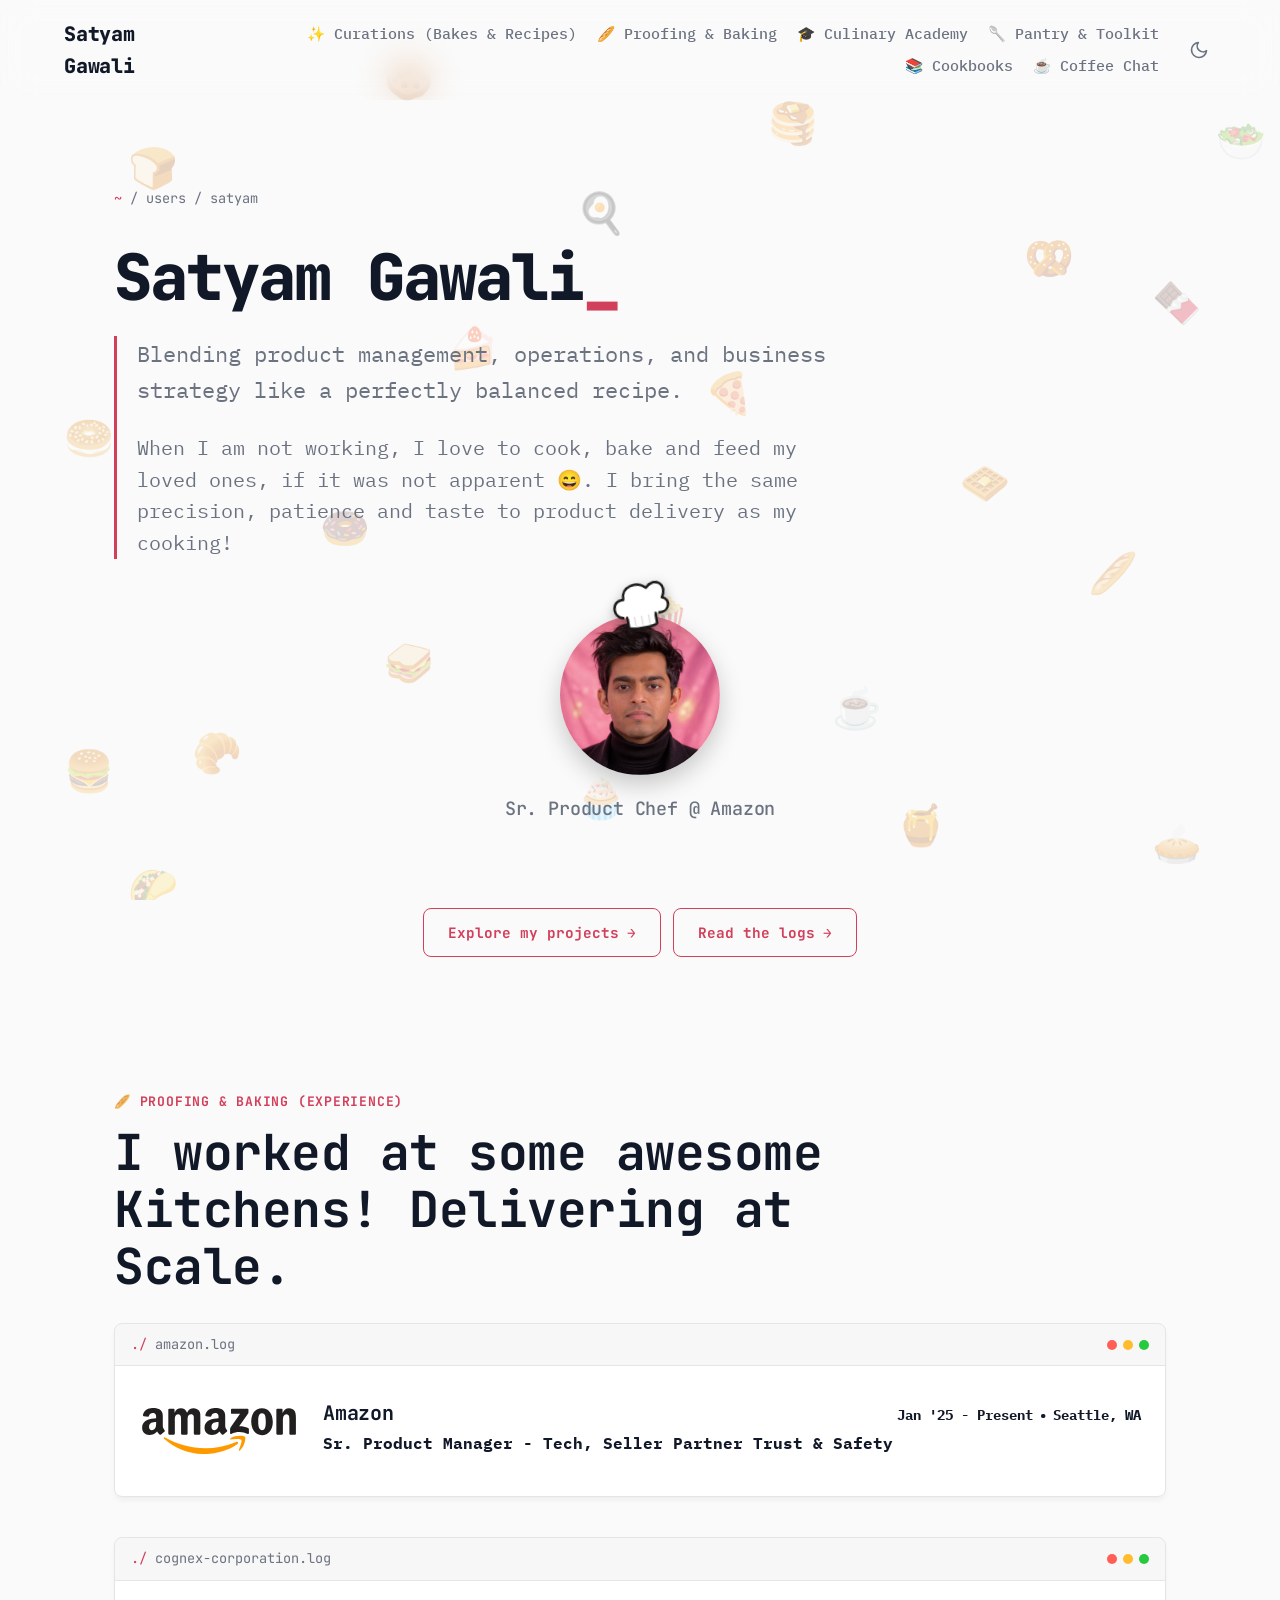
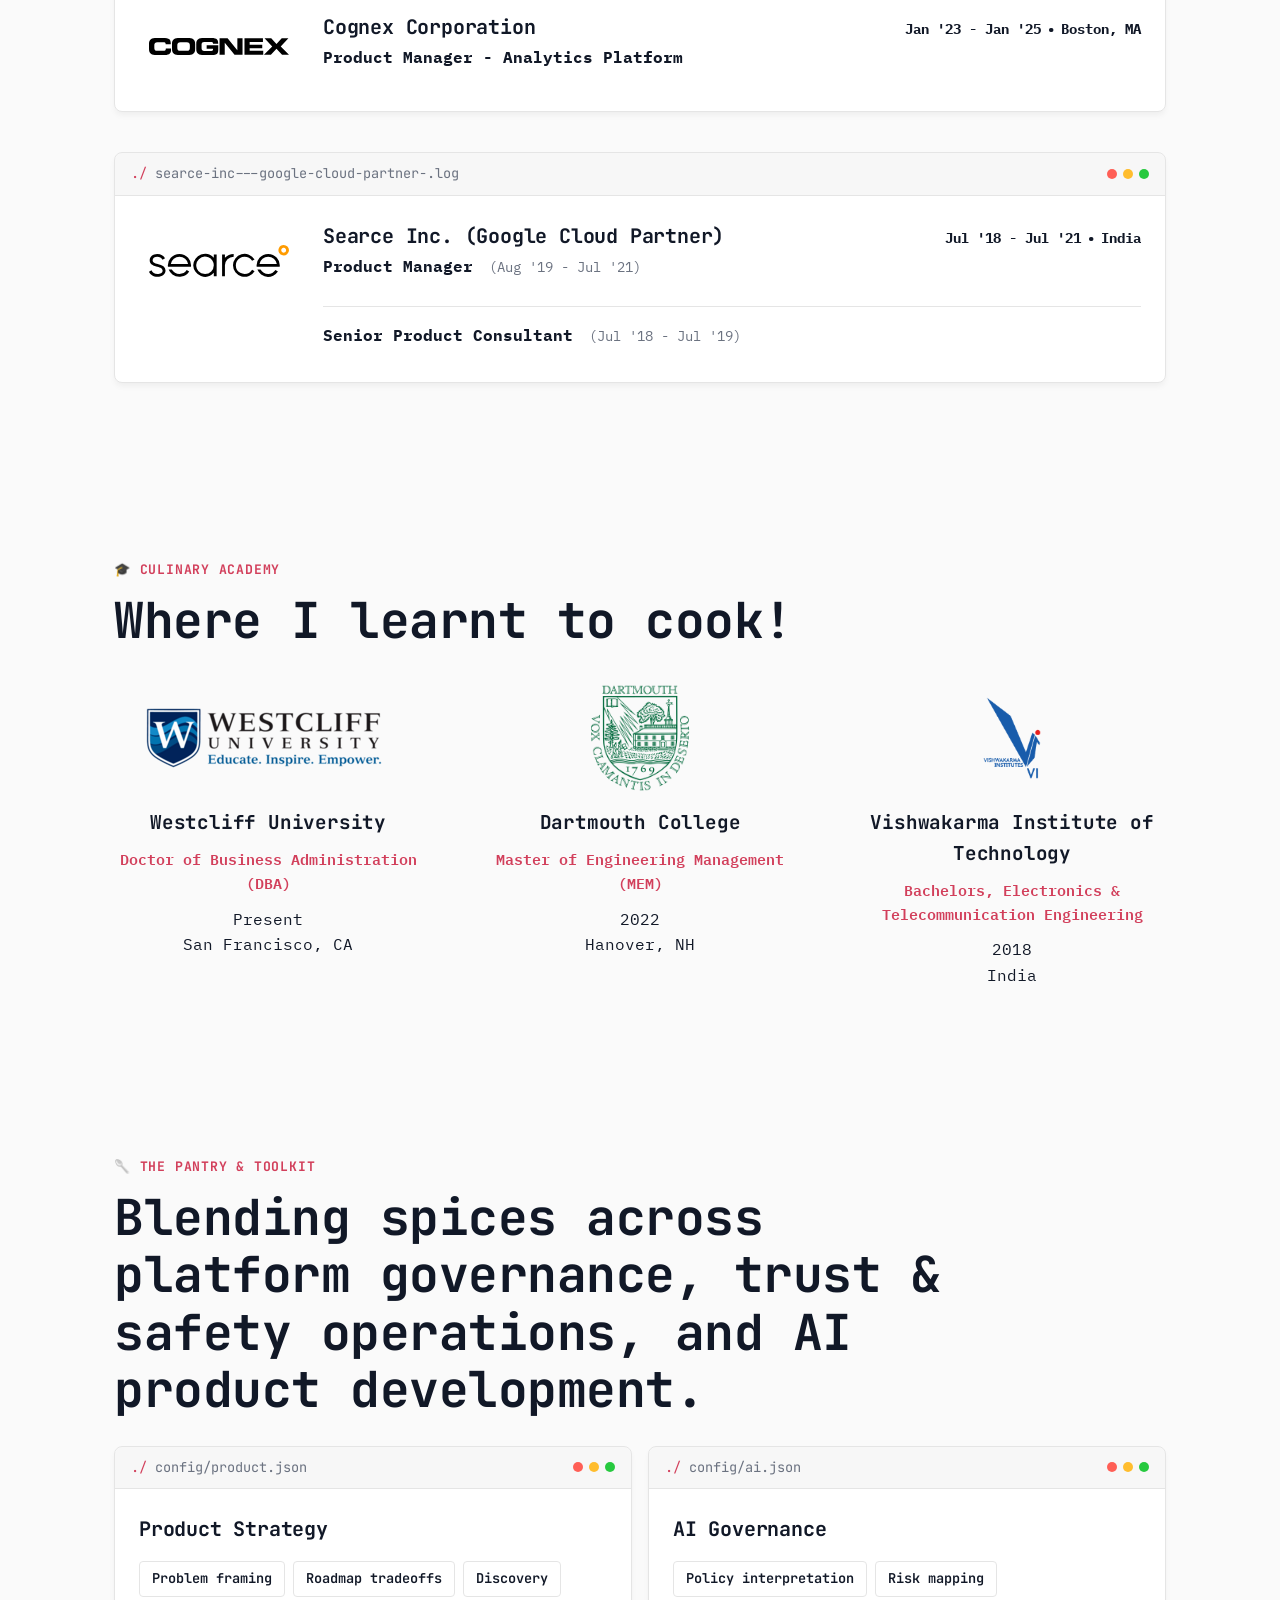
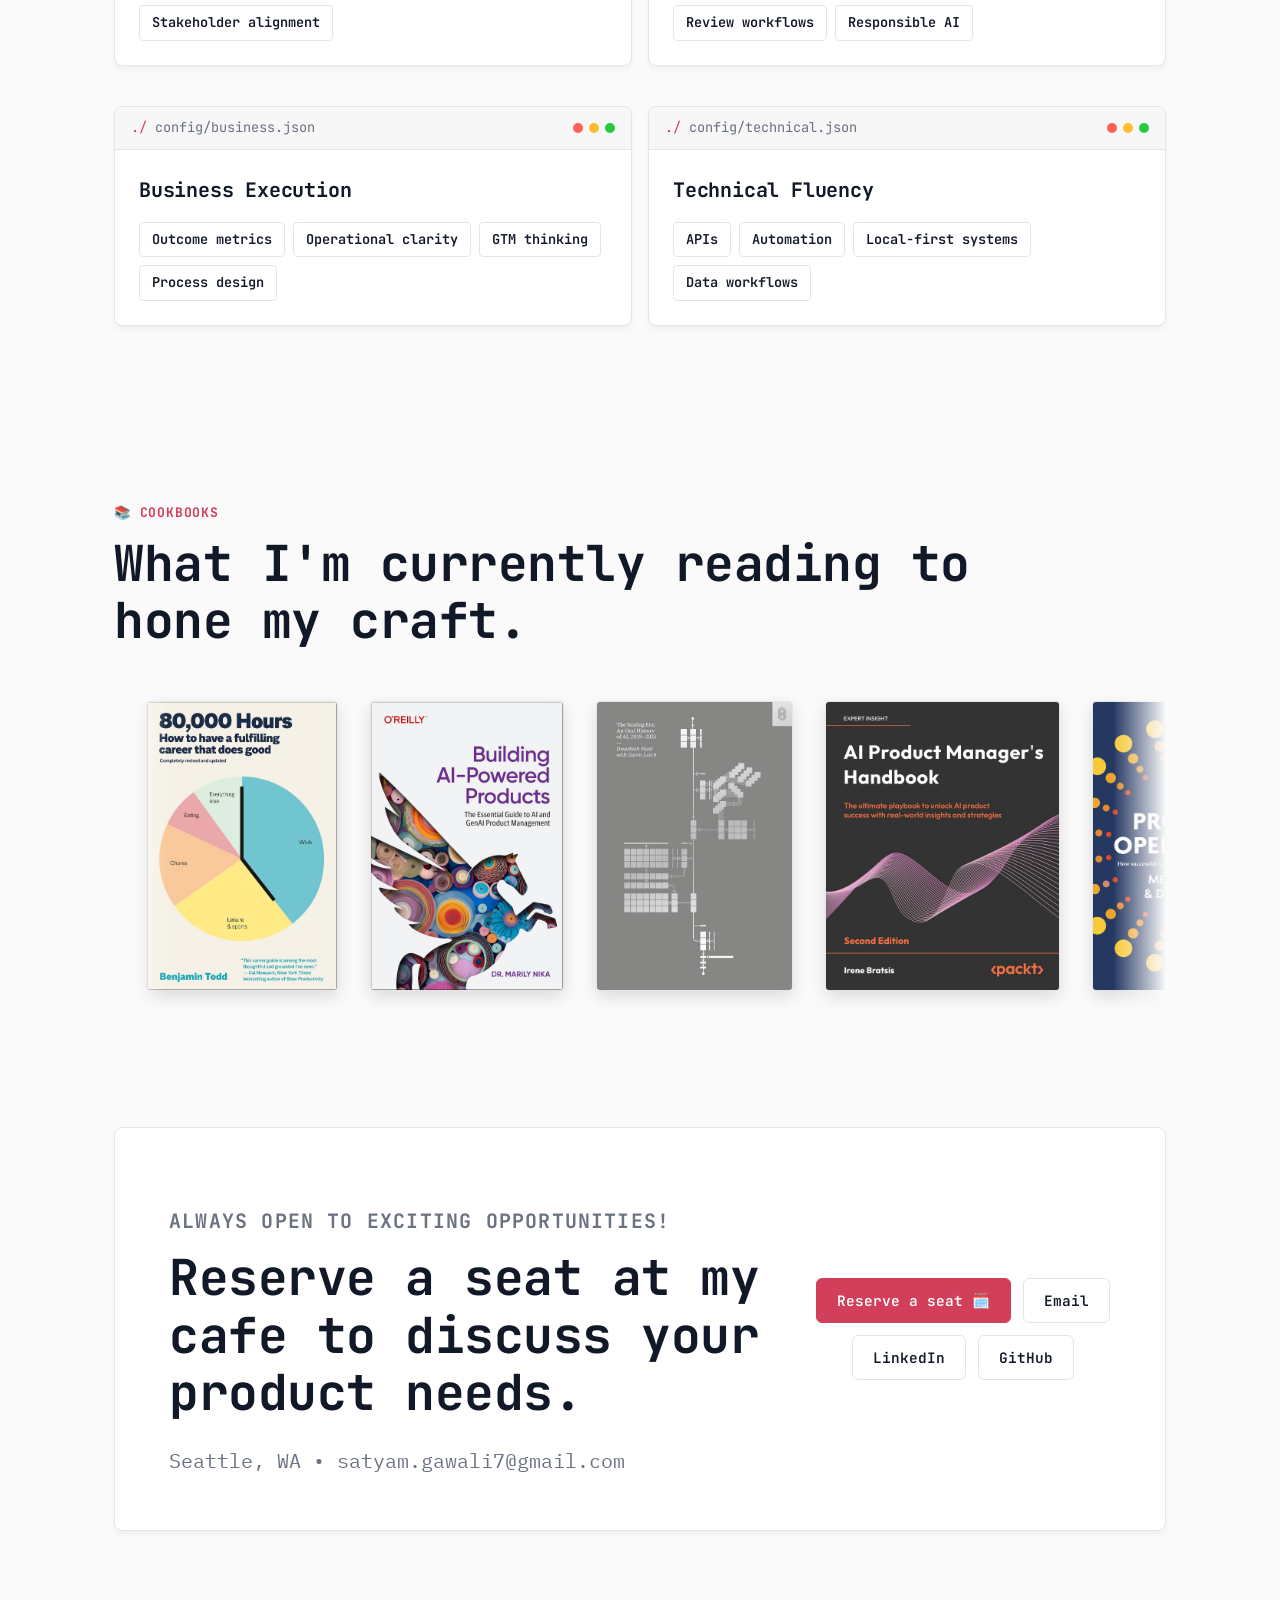
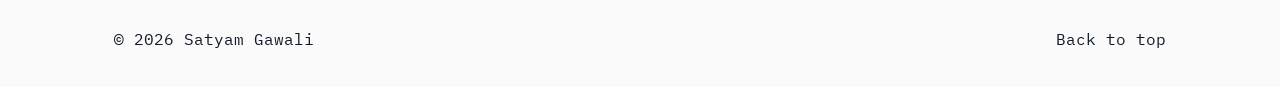
==== commit cb8c2602: "feat: Add interactive book scroll, fix 3D deck stacking, and enhance UI elements" ====
--- a/index.html
+++ b/index.html
@@ -49,6 +49,16 @@
     <div class="floating-icon" style="top: 55%; left: 25%; animation-delay: 0.2s;">🍩</div>
     <div class="floating-icon" style="top: 5%; left: 30%; animation-delay: 1.9s;">🍪</div>
     <div class="floating-icon" style="top: 90%; left: 90%; animation-delay: 0.7s;">🥧</div>
+    <div class="floating-icon" style="top: 20%; left: 45%; animation-delay: 0.3s;">🍳</div>
+    <div class="floating-icon" style="top: 70%; left: 30%; animation-delay: 1.1s;">🥪</div>
+    <div class="floating-icon" style="top: 50%; left: 75%; animation-delay: 2.2s;">🧇</div>
+    <div class="floating-icon" style="top: 95%; left: 10%; animation-delay: 0.9s;">🌮</div>
+    <div class="floating-icon" style="top: 12%; left: 95%; animation-delay: 1.7s;">🥗</div>
+    <div class="floating-icon" style="top: 40%; left: 55%; animation-delay: 2.6s;">🍕</div>
+    <div class="floating-icon" style="top: 82%; left: 5%; animation-delay: 0.4s;">🍔</div>
+    <div class="floating-icon" style="top: 65%; left: 50%; animation-delay: 1.4s;">🍿</div>
+    <div class="floating-icon" style="top: 30%; left: 90%; animation-delay: 2.9s;">🍫</div>
+    <div class="floating-icon" style="top: 88%; left: 70%; animation-delay: 0.6s;">🍯</div>
   </div>
   <div id="scroll-progress-bar" aria-hidden="true"></div>
   <a class="skip-link" href="#content">Skip to content</a>
@@ -60,7 +70,7 @@
         <a href="#experience" class="mobile-only">🥖 Proofing & Baking</a>
         <a href="#education" class="mobile-only">🎓 Culinary Academy</a>
         <a href="#capabilities" class="mobile-only">🥄 Pantry & Toolkit</a>
-        <a href="#reading" class="mobile-only">📚 Cookbooks I am browsing</a>
+        <a href="#reading" class="mobile-only">📚 Cookbooks</a>
         <a href="#contact" class="mobile-only">☕ Coffee Chat</a>
       </nav>
       <button id="theme-toggle" class="theme-toggle-btn" aria-label="Toggle dark mode" title="Toggle dark mode">
@@ -90,7 +100,7 @@
       <a href="#experience">🥖 Proofing & Baking</a>
       <a href="#education">🎓 Culinary Academy</a>
       <a href="#capabilities">🥄 Pantry & Toolkit</a>
-      <a href="#reading">📚 Cookbooks I am browsing</a>
+      <a href="#reading">📚 Cookbooks</a>
       <a href="#contact">☕ Coffee Chat</a>
     </aside>
 
@@ -104,14 +114,33 @@
           Blending product management, operations, and business strategy like a perfectly balanced recipe.
         </p>
         <p class="hero-text text-muted">
-          When I am not working, I love to cook, bake and feed my loved ones. I bring the same precision, patience and
+          When I am not working, I love to cook, bake and feed my loved ones, if it was not apparent 😄. I bring the
+          same precision, patience and
           taste to product delivery as my cooking!
         </p>
       </div>
 
       <div class="hero-avatar">
-        <img src="assets/satyam-gawali-linkedin.jpg" alt="Satyam Gawali" class="avatar-img"
-          onerror="this.onerror=null;this.src='assets/hero-workspace.png';" />
+        <div style="position: relative; display: inline-block;">
+          <div
+            style="position: absolute; top: -38px; left: 50%; transform: translateX(-50%) rotate(-10deg); z-index: 10; pointer-events: none; filter: drop-shadow(0 4px 6px rgba(0,0,0,0.3));">
+            <svg viewBox="0 0 64 64" width="65" height="65" xmlns="http://www.w3.org/2000/svg">
+              <g fill="#ffffff" stroke="#1a1a1a" stroke-width="2.5" stroke-linejoin="round">
+                <!-- Puffy top part of the hat -->
+                <path d="M 16 38 C 4 36 6 18 18 20 C 18 6 34 4 42 12 C 52 2 64 12 56 24 C 64 26 62 40 50 38" />
+                <!-- Base of the hat -->
+                <path d="M 19 37 L 19 48 C 19 51 47 51 47 48 L 47 37" />
+                <line x1="20" y1="37" x2="46" y2="37" stroke="#ffffff" stroke-width="4" />
+                <!-- Folds in the base -->
+                <line x1="26" y1="39" x2="26" y2="47" stroke="#e0e0e0" stroke-width="1.5" stroke-linecap="round" />
+                <line x1="33" y1="39" x2="33" y2="47" stroke="#e0e0e0" stroke-width="1.5" stroke-linecap="round" />
+                <line x1="40" y1="39" x2="40" y2="47" stroke="#e0e0e0" stroke-width="1.5" stroke-linecap="round" />
+              </g>
+            </svg>
+          </div>
+          <img src="assets/satyam-gawali-linkedin.jpg" alt="Satyam Gawali" class="avatar-img"
+            onerror="this.onerror=null;this.src='assets/hero-workspace.png';" />
+        </div>
         <h2
           style="font-family: 'JetBrains Mono', monospace; font-size: 1.15rem; font-weight: 500; color: var(--muted); margin: 0; text-align: center;">
           Sr. Product Chef @ Amazon</h2>
@@ -149,21 +178,18 @@
 
     <section class="section reading-section scroll-reveal" id="reading">
       <div class="section-heading">
-        <div class="section-label">📚 Cookbooks I am browsing</div>
+        <div class="section-label">📚 Cookbooks</div>
         <h2>What I'm currently reading to hone my craft.</h2>
       </div>
       <div class="marquee-container">
-        <div class="marquee-content">
-          <img src="assets/book1.jpg" class="book-cover" alt="80,000 Hours">
-          <img src="assets/book2.jpg" class="book-cover" alt="Building AI-Powered Products">
-          <img src="assets/book3.jpg" class="book-cover" alt="The Scaling Era: Oral history of AI">
-          <!-- Duplicated for seamless scrolling -->
-          <img src="assets/book1.jpg" class="book-cover" alt="80,000 Hours">
-          <img src="assets/book2.jpg" class="book-cover" alt="Building AI-Powered Products">
-          <img src="assets/book3.jpg" class="book-cover" alt="The Scaling Era: Oral history of AI">
-          <img src="assets/book1.jpg" class="book-cover" alt="80,000 Hours">
-          <img src="assets/book2.jpg" class="book-cover" alt="Building AI-Powered Products">
-          <img src="assets/book3.jpg" class="book-cover" alt="The Scaling Era: Oral history of AI">
+        <div class="marquee-track" style="display: inline-flex; gap: 32px; padding-left: 32px; padding-right: 32px;">
+          <div class="marquee-content">
+            <a href="https://www.amazon.com/s?k=80%2C000+Hours+book" target="_blank" rel="noopener noreferrer" style="display:block; flex-shrink:0;"><img src="assets/book1.jpg" class="book-cover" alt="80,000 Hours"></a>
+            <a href="https://www.amazon.com/s?k=Building+AI-Powered+Products" target="_blank" rel="noopener noreferrer" style="display:block; flex-shrink:0;"><img src="assets/book2.jpg" class="book-cover" alt="Building AI-Powered Products"></a>
+            <a href="https://www.amazon.com/s?k=The+Scaling+Era+Oral+history+of+AI" target="_blank" rel="noopener noreferrer" style="display:block; flex-shrink:0;"><img src="assets/book3.jpg" class="book-cover" alt="The Scaling Era: Oral history of AI"></a>
+            <a href="https://www.amazon.com/s?k=AI+PM+Handbook" target="_blank" rel="noopener noreferrer" style="display:block; flex-shrink:0;"><img src="assets/pmhandbook.jpg" class="book-cover" alt="AI PM Handbook"></a>
+            <a href="https://www.amazon.com/s?k=Product+Operations" target="_blank" rel="noopener noreferrer" style="display:block; flex-shrink:0;"><img src="assets/pmops.jpg" class="book-cover" alt="Product Operations"></a>
+          </div>
         </div>
       </div>
     </section>
--- a/styles.css
+++ b/styles.css
@@ -39,11 +39,9 @@
 .floating-icon {
   position: absolute;
   font-size: 2.5rem;
-  opacity: 0.15;
+  opacity: 0.25;
   animation: float 6s ease-in-out infinite;
   user-select: none;
-  filter: grayscale(0.5);
-  /* slightly muted to fit terminal theme */
 }
 
 @keyframes float {
@@ -65,7 +63,7 @@
 }
 
 html[data-theme="dark"] .floating-icon {
-  opacity: 0.08;
+  opacity: 0.15;
 }
 
 * {
@@ -122,7 +120,7 @@
 .site-header {
   position: sticky;
   top: 0;
-  z-index: 10;
+  z-index: 500;
   display: flex;
   align-items: center;
   justify-content: space-between;
@@ -234,6 +232,15 @@
   width: min(100%, 1180px);
   margin: 0 auto;
   padding: 0 clamp(18px, 5vw, 64px) 70px;
+}
+
+@media (min-width: 1301px) {
+  main {
+    /* Dynamically shrink and shift left to ensure room for the 180px sidebar */
+    width: calc(100% - 220px);
+    margin-left: max(3vw, calc(50vw - 590px - 80px));
+    margin-right: auto;
+  }
 }
 
 .hero {
@@ -439,6 +446,7 @@
 .section {
   padding: 76px 0;
   border-top: 1px solid var(--line);
+  scroll-margin-top: 100px;
 }
 
 .brief {
@@ -706,9 +714,20 @@
   transform: scale(1.18);
 }
 
-html[data-theme="dark"] .mantle-logo img[src$="logo-dartmouth.png"],
+html:not([data-theme="dark"]) .mantle-logo img[src$="logo-vit.png"] {
+  background: var(--panel-strong);
+  padding: 4px;
+  border-radius: 4px;
+}
+
+html[data-theme="dark"] .mantle-logo img[src$="logo-dartmouth.png"] {
+  filter: brightness(0) invert(1);
+}
+
 html[data-theme="dark"] .mantle-logo img[src*="logo-westcliff"] {
-  filter: brightness(0) invert(1);
+  background: rgba(255, 255, 255, 0.95);
+  padding: 4px;
+  border-radius: 4px;
 }
 
 .mantle-logo:hover {
@@ -781,23 +800,28 @@
 
 .marquee-container {
   width: 100%;
-  overflow: hidden;
+  overflow-x: auto;
+  overflow-y: hidden;
   white-space: nowrap;
   position: relative;
   padding: 24px 0;
   mask-image: linear-gradient(to right, transparent, black 5%, black 95%, transparent);
   -webkit-mask-image: linear-gradient(to right, transparent, black 5%, black 95%, transparent);
+  cursor: grab;
+  scrollbar-width: none; /* Firefox */
+}
+
+.marquee-container::-webkit-scrollbar {
+  display: none; /* Chrome, Safari, Edge */
+}
+
+.marquee-container:active {
+  cursor: grabbing;
 }
 
 .marquee-content {
   display: inline-flex;
   gap: 32px;
-  animation: scroll-marquee 25s linear infinite;
-  padding-left: 32px;
-}
-
-.marquee-content:hover {
-  animation-play-state: paused;
 }
 
 .book-cover {
@@ -817,24 +841,9 @@
   cursor: pointer;
 }
 
-.book-cover.expanded {
-  transform: scale(1.2) translateY(-10px);
-  box-shadow: 0 24px 48px rgba(0, 0, 0, 0.3);
-  z-index: 10;
-  position: relative;
-}
-
-
-
-@keyframes scroll-marquee {
-  0% {
-    transform: translateX(0);
-  }
-
-  100% {
-    transform: translateX(calc(-50% - 16px));
-  }
-}
+
+
+
 
 .writings-grid {
   display: grid;
@@ -1119,3 +1128,69 @@
     display: none !important;
   }
 }
+
+/* --- Carousel Navigation --- */
+.carousel-container {
+  position: relative;
+  width: 100%;
+  perspective: 1000px;
+}
+
+.carousel-track {
+  position: relative;
+  width: 100%;
+  height: 450px; /* Base height for the deck */
+}
+
+.carousel-track .terminal-window {
+  position: absolute;
+  top: 0;
+  left: 0;
+  width: 100%;
+  margin-bottom: 0; 
+  transition: transform 0.5s cubic-bezier(0.2, 0.8, 0.2, 1), opacity 0.5s ease;
+  transform-origin: top center;
+  will-change: transform, opacity;
+  box-shadow: 0 10px 30px rgba(0,0,0,0.1);
+}
+
+.carousel-btn {
+  position: absolute;
+  top: 50%;
+  transform: translateY(-50%);
+  background: var(--surface);
+  color: var(--accent);
+  border: 1px solid var(--border);
+  width: 44px;
+  height: 44px;
+  border-radius: 50%;
+  font-family: 'JetBrains Mono', monospace;
+  font-weight: 800;
+  font-size: 1.2rem;
+  cursor: pointer;
+  z-index: 100;
+  display: flex;
+  align-items: center;
+  justify-content: center;
+  transition: all 0.2s ease;
+  box-shadow: 0 4px 12px rgba(0,0,0,0.1);
+}
+
+.carousel-btn:hover {
+  background: var(--bg);
+  border-color: var(--accent);
+  transform: translateY(-50%) scale(1.1);
+}
+
+.carousel-btn.prev {
+  left: -22px;
+}
+.carousel-btn.next {
+  right: -22px;
+}
+
+@media (max-width: 768px) {
+  .carousel-btn {
+    display: none; 
+  }
+}
